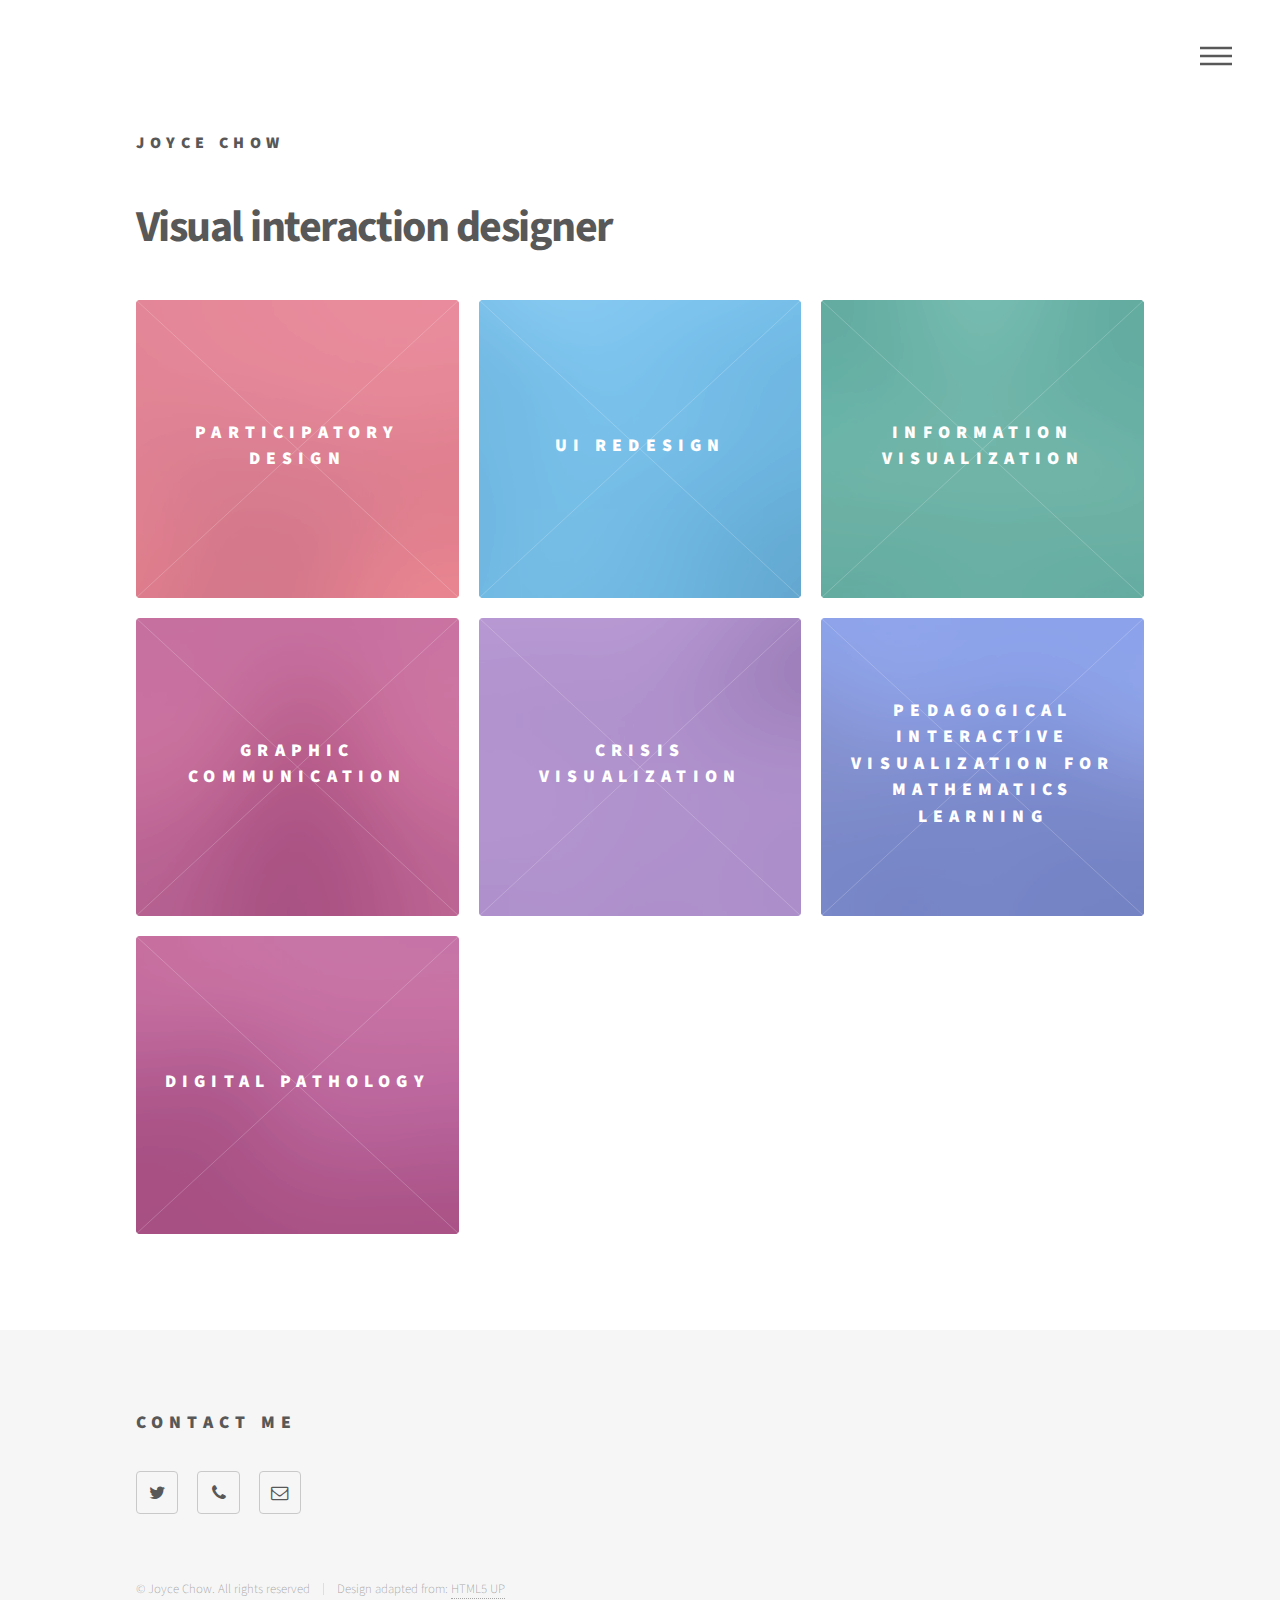
==== index.html @ 271e4934 "uploaded" ====
<!DOCTYPE HTML>
<!--Adapted and modifed by Joyce Chow 2016
	Phantom by HTML5 UP
	html5up.net | @ajlkn
	Free for personal and commercial use under the CCA 3.0 license (html5up.net/license)
-->
<html>
	<head>
		<title>Joyce Chow Interaction Designer</title>
		<meta charset="utf-8" />
		<meta name="viewport" content="width=device-width, initial-scale=1" />
		<!--[if lte IE 8]><script src="assets/js/ie/html5shiv.js"></script><![endif]-->
		<link rel="stylesheet" href="assets/css/main.css" />
		<!--[if lte IE 9]><link rel="stylesheet" href="assets/css/ie9.css" /><![endif]-->
		<!--[if lte IE 8]><link rel="stylesheet" href="assets/css/ie8.css" /><![endif]-->
	</head>
	<body>
		<!-- Wrapper -->
			<div id="wrapper">

				<!-- Header -->
					<header id="header">
						<div class="inner">

							<!-- Logo -->
								<a href="index.html" class="logo">
									<span class="title">Joyce Chow</span>
								</a>

							<!-- Nav -->
								<nav>
									<ul>
										<li><a href="#menu">Menu</a></li>
									</ul>
								</nav>

						</div>
					</header>

				<!-- Menu -->
					<nav id="menu">
						<h2>Menu</h2>
						<ul>
							<li><a href="index.html">Home</a></li>
							<li><a href="generic.html">Ipsum veroeros</a></li>
							<li><a href="generic.html">Tempus etiam</a></li>
							<li><a href="generic.html">Consequat dolor</a></li>
							<li><a href="elements.html">Elements</a></li>
						</ul>
					</nav>

				<!-- Main -->
					<div id="main">
						<div class="inner">
							<header>
								<h1>Visual interaction designer</h1>
							</header>

	<section class="tiles">
	<article class="style1">
	<span class="image">
	<img src="images/pic01.jpg" alt="" />
	</span>
	<a href="generic.html">
	<h2>Participatory design</h2>
	<div class="content">
	<p>August 2016 interactive exhibition at the Participatory Design Conference in Aarhus Denmark</p>
	</div>
	</a>
	</article>

	<article class="style2">
	<span class="image">
	<img src="images/pic02.jpg" alt="" />
	</span>
	<a href="generic.html">
	<h2>UI Redesign</h2>
	<div class="content">
	<p>Redesign of UI</p>
	</div>
	</a>
	</article>

	<article class="style3">
	<span class="image">
	<img src="images/pic03.jpg" alt="" />
	</span>
	<a href="generic.html">
	<h2>Information Visualization</h2>
	<div class="content">
	<p>What does it mean?</p>
	</div>
	</a>
	</article>

	<article class="style4">
	<span class="image">
	<img src="images/pic04.jpg" alt="" />
	</span>
	<a href="generic.html">
	<h2>Graphic communication</h2>
	<div class="content">
	<p>Summer course at University of Arts in London</p>
	</div>
	</a>
	</article>

	<article class="style5">
	<span class="image">
	<img src="images/pic05.jpg" alt="" />
	</span>
	<a href="generic.html">
	<h2>Crisis visualization</h2>
	<div class="content">
	<p>Summer course at University of Arts in London</p>
	</div>
	</a>
	</article>

	<article class="style6">
	<span class="image">
	<img src="images/pic06.jpg" alt="" />
	</span>
	<a href="generic.html">
	<h2>Pedagogical Interactive Visualization for Mathematics Learning</h2>
	<div class="content">
	<p>Vinnova project</p>
	</div>
	</a>
	</article>


	<article class="style4">
	<span class="image">
	<img src="images/pic12.jpg" alt="" />
	</span>
	<a href="generic.html">
	<h2>Digital Pathology</h2>
	<div class="content">
	<p>Sed nisl arcu euismod sit amet nisi lorem etiam dolor veroeros et feugiat.</p>
	</div>
	</a>
	</article>							
								
	</section>
	</div>
</div>

				<!-- Footer -->
					<footer id="footer">
						<div class="inner">

							<section>
								<h2>Contact me</h2>
								<ul class="icons">
									<li><a href="#" class="icon style2 fa-twitter"><span class="label">Twitter</span></a></li>

									<li><a href="#" class="icon style2 fa-phone"><span class="label">Phone</span></a></li>
									
									<li><a href="#" class="icon style2 fa-envelope-o"><span class="label">Email</span></a></li>
								</ul>
							</section>
							<ul class="copyright">
								<li>&copy; Joyce Chow. All rights reserved</li><li>Design adapted from: <a href="http://html5up.net">HTML5 UP</a></li>
							</ul>
						</div>
					</footer>

			</div>

		<!-- Scripts -->
			<script src="assets/js/jquery.min.js"></script>
			<script src="assets/js/skel.min.js"></script>
			<script src="assets/js/util.js"></script>
			<!--[if lte IE 8]><script src="assets/js/ie/respond.min.js"></script><![endif]-->
			<script src="assets/js/main.js"></script>

	</body>
</html>
---- assets/css/main.css ----
@import url(font-awesome.min.css);
@import url("http://fonts.googleapis.com/css?family=Source+Sans+Pro:300,700,900");

/*
	Phantom by HTML5 UP
	html5up.net | @ajlkn
	Free for personal and commercial use under the CCA 3.0 license (html5up.net/license)
*/

/* Reset */

	html, body, div, span, applet, object, iframe, h1, h2, h3, h4, h5, h6, p, blockquote, pre, a, abbr, acronym, address, big, cite, code, del, dfn, em, img, ins, kbd, q, s, samp, small, strike, strong, sub, sup, tt, var, b, u, i, center, dl, dt, dd, ol, ul, li, fieldset, form, label, legend, table, caption, tbody, tfoot, thead, tr, th, td, article, aside, canvas, details, embed, figure, figcaption, footer, header, hgroup, menu, nav, output, ruby, section, summary, time, mark, audio, video {
		margin: 0;
		padding: 0;
		border: 0;
		font-size: 100%;
		font: inherit;
		vertical-align: baseline;
	}

	article, aside, details, figcaption, figure, footer, header, hgroup, menu, nav, section {
		display: block;
	}

	body {
		line-height: 1;
	}

	ol, ul {
		list-style: none;
	}

	blockquote, q {
		quotes: none;
	}

	blockquote:before, blockquote:after, q:before, q:after {
		content: '';
		content: none;
	}

	table {
		border-collapse: collapse;
		border-spacing: 0;
	}

	body {
		-webkit-text-size-adjust: none;
	}

/* Box Model */

	*, *:before, *:after {
		-moz-box-sizing: border-box;
		-webkit-box-sizing: border-box;
		box-sizing: border-box;
	}

/* Grid */

	.row {
		border-bottom: solid 1px transparent;
		-moz-box-sizing: border-box;
		-webkit-box-sizing: border-box;
		box-sizing: border-box;
	}

	.row > * {
		float: left;
		-moz-box-sizing: border-box;
		-webkit-box-sizing: border-box;
		box-sizing: border-box;
	}

	.row:after, .row:before {
		content: '';
		display: block;
		clear: both;
		height: 0;
	}

	.row.uniform > * > :first-child {
		margin-top: 0;
	}

	.row.uniform > * > :last-child {
		margin-bottom: 0;
	}

	.row.\30 \25 > * {
		padding: 0 0 0 0em;
	}

	.row.\30 \25 {
		margin: 0 0 -1px 0em;
	}

	.row.uniform.\30 \25 > * {
		padding: 0em 0 0 0em;
	}

	.row.uniform.\30 \25 {
		margin: 0em 0 -1px 0em;
	}

	.row > * {
		padding: 0 0 0 2em;
	}

	.row {
		margin: 0 0 -1px -2em;
	}

	.row.uniform > * {
		padding: 2em 0 0 2em;
	}

	.row.uniform {
		margin: -2em 0 -1px -2em;
	}

	.row.\32 00\25 > * {
		padding: 0 0 0 4em;
	}

	.row.\32 00\25 {
		margin: 0 0 -1px -4em;
	}

	.row.uniform.\32 00\25 > * {
		padding: 4em 0 0 4em;
	}

	.row.uniform.\32 00\25 {
		margin: -4em 0 -1px -4em;
	}

	.row.\31 50\25 > * {
		padding: 0 0 0 3em;
	}

	.row.\31 50\25 {
		margin: 0 0 -1px -3em;
	}

	.row.uniform.\31 50\25 > * {
		padding: 3em 0 0 3em;
	}

	.row.uniform.\31 50\25 {
		margin: -3em 0 -1px -3em;
	}

	.row.\35 0\25 > * {
		padding: 0 0 0 1em;
	}

	.row.\35 0\25 {
		margin: 0 0 -1px -1em;
	}

	.row.uniform.\35 0\25 > * {
		padding: 1em 0 0 1em;
	}

	.row.uniform.\35 0\25 {
		margin: -1em 0 -1px -1em;
	}

	.row.\32 5\25 > * {
		padding: 0 0 0 0.5em;
	}

	.row.\32 5\25 {
		margin: 0 0 -1px -0.5em;
	}

	.row.uniform.\32 5\25 > * {
		padding: 0.5em 0 0 0.5em;
	}

	.row.uniform.\32 5\25 {
		margin: -0.5em 0 -1px -0.5em;
	}

	.\31 2u, .\31 2u\24 {
		width: 100%;
		clear: none;
		margin-left: 0;
	}

	.\31 1u, .\31 1u\24 {
		width: 91.6666666667%;
		clear: none;
		margin-left: 0;
	}

	.\31 0u, .\31 0u\24 {
		width: 83.3333333333%;
		clear: none;
		margin-left: 0;
	}

	.\39 u, .\39 u\24 {
		width: 75%;
		clear: none;
		margin-left: 0;
	}

	.\38 u, .\38 u\24 {
		width: 66.6666666667%;
		clear: none;
		margin-left: 0;
	}

	.\37 u, .\37 u\24 {
		width: 58.3333333333%;
		clear: none;
		margin-left: 0;
	}

	.\36 u, .\36 u\24 {
		width: 50%;
		clear: none;
		margin-left: 0;
	}

	.\35 u, .\35 u\24 {
		width: 41.6666666667%;
		clear: none;
		margin-left: 0;
	}

	.\34 u, .\34 u\24 {
		width: 33.3333333333%;
		clear: none;
		margin-left: 0;
	}

	.\33 u, .\33 u\24 {
		width: 25%;
		clear: none;
		margin-left: 0;
	}

	.\32 u, .\32 u\24 {
		width: 16.6666666667%;
		clear: none;
		margin-left: 0;
	}

	.\31 u, .\31 u\24 {
		width: 8.3333333333%;
		clear: none;
		margin-left: 0;
	}

	.\31 2u\24 + *,
	.\31 1u\24 + *,
	.\31 0u\24 + *,
	.\39 u\24 + *,
	.\38 u\24 + *,
	.\37 u\24 + *,
	.\36 u\24 + *,
	.\35 u\24 + *,
	.\34 u\24 + *,
	.\33 u\24 + *,
	.\32 u\24 + *,
	.\31 u\24 + * {
		clear: left;
	}

	.\-11u {
		margin-left: 91.66667%;
	}

	.\-10u {
		margin-left: 83.33333%;
	}

	.\-9u {
		margin-left: 75%;
	}

	.\-8u {
		margin-left: 66.66667%;
	}

	.\-7u {
		margin-left: 58.33333%;
	}

	.\-6u {
		margin-left: 50%;
	}

	.\-5u {
		margin-left: 41.66667%;
	}

	.\-4u {
		margin-left: 33.33333%;
	}

	.\-3u {
		margin-left: 25%;
	}

	.\-2u {
		margin-left: 16.66667%;
	}

	.\-1u {
		margin-left: 8.33333%;
	}

	@media screen and (max-width: 1680px) {

		.row > * {
			padding: 0 0 0 2em;
		}

		.row {
			margin: 0 0 -1px -2em;
		}

		.row.uniform > * {
			padding: 2em 0 0 2em;
		}

		.row.uniform {
			margin: -2em 0 -1px -2em;
		}

		.row.\32 00\25 > * {
			padding: 0 0 0 4em;
		}

		.row.\32 00\25 {
			margin: 0 0 -1px -4em;
		}

		.row.uniform.\32 00\25 > * {
			padding: 4em 0 0 4em;
		}

		.row.uniform.\32 00\25 {
			margin: -4em 0 -1px -4em;
		}

		.row.\31 50\25 > * {
			padding: 0 0 0 3em;
		}

		.row.\31 50\25 {
			margin: 0 0 -1px -3em;
		}

		.row.uniform.\31 50\25 > * {
			padding: 3em 0 0 3em;
		}

		.row.uniform.\31 50\25 {
			margin: -3em 0 -1px -3em;
		}

		.row.\35 0\25 > * {
			padding: 0 0 0 1em;
		}

		.row.\35 0\25 {
			margin: 0 0 -1px -1em;
		}

		.row.uniform.\35 0\25 > * {
			padding: 1em 0 0 1em;
		}

		.row.uniform.\35 0\25 {
			margin: -1em 0 -1px -1em;
		}

		.row.\32 5\25 > * {
			padding: 0 0 0 0.5em;
		}

		.row.\32 5\25 {
			margin: 0 0 -1px -0.5em;
		}

		.row.uniform.\32 5\25 > * {
			padding: 0.5em 0 0 0.5em;
		}

		.row.uniform.\32 5\25 {
			margin: -0.5em 0 -1px -0.5em;
		}

		.\31 2u\28xlarge\29, .\31 2u\24\28xlarge\29 {
			width: 100%;
			clear: none;
			margin-left: 0;
		}

		.\31 1u\28xlarge\29, .\31 1u\24\28xlarge\29 {
			width: 91.6666666667%;
			clear: none;
			margin-left: 0;
		}

		.\31 0u\28xlarge\29, .\31 0u\24\28xlarge\29 {
			width: 83.3333333333%;
			clear: none;
			margin-left: 0;
		}

		.\39 u\28xlarge\29, .\39 u\24\28xlarge\29 {
			width: 75%;
			clear: none;
			margin-left: 0;
		}

		.\38 u\28xlarge\29, .\38 u\24\28xlarge\29 {
			width: 66.6666666667%;
			clear: none;
			margin-left: 0;
		}

		.\37 u\28xlarge\29, .\37 u\24\28xlarge\29 {
			width: 58.3333333333%;
			clear: none;
			margin-left: 0;
		}

		.\36 u\28xlarge\29, .\36 u\24\28xlarge\29 {
			width: 50%;
			clear: none;
			margin-left: 0;
		}

		.\35 u\28xlarge\29, .\35 u\24\28xlarge\29 {
			width: 41.6666666667%;
			clear: none;
			margin-left: 0;
		}

		.\34 u\28xlarge\29, .\34 u\24\28xlarge\29 {
			width: 33.3333333333%;
			clear: none;
			margin-left: 0;
		}

		.\33 u\28xlarge\29, .\33 u\24\28xlarge\29 {
			width: 25%;
			clear: none;
			margin-left: 0;
		}

		.\32 u\28xlarge\29, .\32 u\24\28xlarge\29 {
			width: 16.6666666667%;
			clear: none;
			margin-left: 0;
		}

		.\31 u\28xlarge\29, .\31 u\24\28xlarge\29 {
			width: 8.3333333333%;
			clear: none;
			margin-left: 0;
		}

		.\31 2u\24\28xlarge\29 + *,
		.\31 1u\24\28xlarge\29 + *,
		.\31 0u\24\28xlarge\29 + *,
		.\39 u\24\28xlarge\29 + *,
		.\38 u\24\28xlarge\29 + *,
		.\37 u\24\28xlarge\29 + *,
		.\36 u\24\28xlarge\29 + *,
		.\35 u\24\28xlarge\29 + *,
		.\34 u\24\28xlarge\29 + *,
		.\33 u\24\28xlarge\29 + *,
		.\32 u\24\28xlarge\29 + *,
		.\31 u\24\28xlarge\29 + * {
			clear: left;
		}

		.\-11u\28xlarge\29 {
			margin-left: 91.66667%;
		}

		.\-10u\28xlarge\29 {
			margin-left: 83.33333%;
		}

		.\-9u\28xlarge\29 {
			margin-left: 75%;
		}

		.\-8u\28xlarge\29 {
			margin-left: 66.66667%;
		}

		.\-7u\28xlarge\29 {
			margin-left: 58.33333%;
		}

		.\-6u\28xlarge\29 {
			margin-left: 50%;
		}

		.\-5u\28xlarge\29 {
			margin-left: 41.66667%;
		}

		.\-4u\28xlarge\29 {
			margin-left: 33.33333%;
		}

		.\-3u\28xlarge\29 {
			margin-left: 25%;
		}

		.\-2u\28xlarge\29 {
			margin-left: 16.66667%;
		}

		.\-1u\28xlarge\29 {
			margin-left: 8.33333%;
		}

	}

	@media screen and (max-width: 1280px) {

		.row > * {
			padding: 0 0 0 2em;
		}

		.row {
			margin: 0 0 -1px -2em;
		}

		.row.uniform > * {
			padding: 2em 0 0 2em;
		}

		.row.uniform {
			margin: -2em 0 -1px -2em;
		}

		.row.\32 00\25 > * {
			padding: 0 0 0 4em;
		}

		.row.\32 00\25 {
			margin: 0 0 -1px -4em;
		}

		.row.uniform.\32 00\25 > * {
			padding: 4em 0 0 4em;
		}

		.row.uniform.\32 00\25 {
			margin: -4em 0 -1px -4em;
		}

		.row.\31 50\25 > * {
			padding: 0 0 0 3em;
		}

		.row.\31 50\25 {
			margin: 0 0 -1px -3em;
		}

		.row.uniform.\31 50\25 > * {
			padding: 3em 0 0 3em;
		}

		.row.uniform.\31 50\25 {
			margin: -3em 0 -1px -3em;
		}

		.row.\35 0\25 > * {
			padding: 0 0 0 1em;
		}

		.row.\35 0\25 {
			margin: 0 0 -1px -1em;
		}

		.row.uniform.\35 0\25 > * {
			padding: 1em 0 0 1em;
		}

		.row.uniform.\35 0\25 {
			margin: -1em 0 -1px -1em;
		}

		.row.\32 5\25 > * {
			padding: 0 0 0 0.5em;
		}

		.row.\32 5\25 {
			margin: 0 0 -1px -0.5em;
		}

		.row.uniform.\32 5\25 > * {
			padding: 0.5em 0 0 0.5em;
		}

		.row.uniform.\32 5\25 {
			margin: -0.5em 0 -1px -0.5em;
		}

		.\31 2u\28large\29, .\31 2u\24\28large\29 {
			width: 100%;
			clear: none;
			margin-left: 0;
		}

		.\31 1u\28large\29, .\31 1u\24\28large\29 {
			width: 91.6666666667%;
			clear: none;
			margin-left: 0;
		}

		.\31 0u\28large\29, .\31 0u\24\28large\29 {
			width: 83.3333333333%;
			clear: none;
			margin-left: 0;
		}

		.\39 u\28large\29, .\39 u\24\28large\29 {
			width: 75%;
			clear: none;
			margin-left: 0;
		}

		.\38 u\28large\29, .\38 u\24\28large\29 {
			width: 66.6666666667%;
			clear: none;
			margin-left: 0;
		}

		.\37 u\28large\29, .\37 u\24\28large\29 {
			width: 58.3333333333%;
			clear: none;
			margin-left: 0;
		}

		.\36 u\28large\29, .\36 u\24\28large\29 {
			width: 50%;
			clear: none;
			margin-left: 0;
		}

		.\35 u\28large\29, .\35 u\24\28large\29 {
			width: 41.6666666667%;
			clear: none;
			margin-left: 0;
		}

		.\34 u\28large\29, .\34 u\24\28large\29 {
			width: 33.3333333333%;
			clear: none;
			margin-left: 0;
		}

		.\33 u\28large\29, .\33 u\24\28large\29 {
			width: 25%;
			clear: none;
			margin-left: 0;
		}

		.\32 u\28large\29, .\32 u\24\28large\29 {
			width: 16.6666666667%;
			clear: none;
			margin-left: 0;
		}

		.\31 u\28large\29, .\31 u\24\28large\29 {
			width: 8.3333333333%;
			clear: none;
			margin-left: 0;
		}

		.\31 2u\24\28large\29 + *,
		.\31 1u\24\28large\29 + *,
		.\31 0u\24\28large\29 + *,
		.\39 u\24\28large\29 + *,
		.\38 u\24\28large\29 + *,
		.\37 u\24\28large\29 + *,
		.\36 u\24\28large\29 + *,
		.\35 u\24\28large\29 + *,
		.\34 u\24\28large\29 + *,
		.\33 u\24\28large\29 + *,
		.\32 u\24\28large\29 + *,
		.\31 u\24\28large\29 + * {
			clear: left;
		}

		.\-11u\28large\29 {
			margin-left: 91.66667%;
		}

		.\-10u\28large\29 {
			margin-left: 83.33333%;
		}

		.\-9u\28large\29 {
			margin-left: 75%;
		}

		.\-8u\28large\29 {
			margin-left: 66.66667%;
		}

		.\-7u\28large\29 {
			margin-left: 58.33333%;
		}

		.\-6u\28large\29 {
			margin-left: 50%;
		}

		.\-5u\28large\29 {
			margin-left: 41.66667%;
		}

		.\-4u\28large\29 {
			margin-left: 33.33333%;
		}

		.\-3u\28large\29 {
			margin-left: 25%;
		}

		.\-2u\28large\29 {
			margin-left: 16.66667%;
		}

		.\-1u\28large\29 {
			margin-left: 8.33333%;
		}

	}

	@media screen and (max-width: 980px) {

		.row > * {
			padding: 0 0 0 1.5em;
		}

		.row {
			margin: 0 0 -1px -1.5em;
		}

		.row.uniform > * {
			padding: 1.5em 0 0 1.5em;
		}

		.row.uniform {
			margin: -1.5em 0 -1px -1.5em;
		}

		.row.\32 00\25 > * {
			padding: 0 0 0 3em;
		}

		.row.\32 00\25 {
			margin: 0 0 -1px -3em;
		}

		.row.uniform.\32 00\25 > * {
			padding: 3em 0 0 3em;
		}

		.row.uniform.\32 00\25 {
			margin: -3em 0 -1px -3em;
		}

		.row.\31 50\25 > * {
			padding: 0 0 0 2.25em;
		}

		.row.\31 50\25 {
			margin: 0 0 -1px -2.25em;
		}

		.row.uniform.\31 50\25 > * {
			padding: 2.25em 0 0 2.25em;
		}

		.row.uniform.\31 50\25 {
			margin: -2.25em 0 -1px -2.25em;
		}

		.row.\35 0\25 > * {
			padding: 0 0 0 0.75em;
		}

		.row.\35 0\25 {
			margin: 0 0 -1px -0.75em;
		}

		.row.uniform.\35 0\25 > * {
			padding: 0.75em 0 0 0.75em;
		}

		.row.uniform.\35 0\25 {
			margin: -0.75em 0 -1px -0.75em;
		}

		.row.\32 5\25 > * {
			padding: 0 0 0 0.375em;
		}

		.row.\32 5\25 {
			margin: 0 0 -1px -0.375em;
		}

		.row.uniform.\32 5\25 > * {
			padding: 0.375em 0 0 0.375em;
		}

		.row.uniform.\32 5\25 {
			margin: -0.375em 0 -1px -0.375em;
		}

		.\31 2u\28medium\29, .\31 2u\24\28medium\29 {
			width: 100%;
			clear: none;
			margin-left: 0;
		}

		.\31 1u\28medium\29, .\31 1u\24\28medium\29 {
			width: 91.6666666667%;
			clear: none;
			margin-left: 0;
		}

		.\31 0u\28medium\29, .\31 0u\24\28medium\29 {
			width: 83.3333333333%;
			clear: none;
			margin-left: 0;
		}

		.\39 u\28medium\29, .\39 u\24\28medium\29 {
			width: 75%;
			clear: none;
			margin-left: 0;
		}

		.\38 u\28medium\29, .\38 u\24\28medium\29 {
			width: 66.6666666667%;
			clear: none;
			margin-left: 0;
		}

		.\37 u\28medium\29, .\37 u\24\28medium\29 {
			width: 58.3333333333%;
			clear: none;
			margin-left: 0;
		}

		.\36 u\28medium\29, .\36 u\24\28medium\29 {
			width: 50%;
			clear: none;
			margin-left: 0;
		}

		.\35 u\28medium\29, .\35 u\24\28medium\29 {
			width: 41.6666666667%;
			clear: none;
			margin-left: 0;
		}

		.\34 u\28medium\29, .\34 u\24\28medium\29 {
			width: 33.3333333333%;
			clear: none;
			margin-left: 0;
		}

		.\33 u\28medium\29, .\33 u\24\28medium\29 {
			width: 25%;
			clear: none;
			margin-left: 0;
		}

		.\32 u\28medium\29, .\32 u\24\28medium\29 {
			width: 16.6666666667%;
			clear: none;
			margin-left: 0;
		}

		.\31 u\28medium\29, .\31 u\24\28medium\29 {
			width: 8.3333333333%;
			clear: none;
			margin-left: 0;
		}

		.\31 2u\24\28medium\29 + *,
		.\31 1u\24\28medium\29 + *,
		.\31 0u\24\28medium\29 + *,
		.\39 u\24\28medium\29 + *,
		.\38 u\24\28medium\29 + *,
		.\37 u\24\28medium\29 + *,
		.\36 u\24\28medium\29 + *,
		.\35 u\24\28medium\29 + *,
		.\34 u\24\28medium\29 + *,
		.\33 u\24\28medium\29 + *,
		.\32 u\24\28medium\29 + *,
		.\31 u\24\28medium\29 + * {
			clear: left;
		}

		.\-11u\28medium\29 {
			margin-left: 91.66667%;
		}

		.\-10u\28medium\29 {
			margin-left: 83.33333%;
		}

		.\-9u\28medium\29 {
			margin-left: 75%;
		}

		.\-8u\28medium\29 {
			margin-left: 66.66667%;
		}

		.\-7u\28medium\29 {
			margin-left: 58.33333%;
		}

		.\-6u\28medium\29 {
			margin-left: 50%;
		}

		.\-5u\28medium\29 {
			margin-left: 41.66667%;
		}

		.\-4u\28medium\29 {
			margin-left: 33.33333%;
		}

		.\-3u\28medium\29 {
			margin-left: 25%;
		}

		.\-2u\28medium\29 {
			margin-left: 16.66667%;
		}

		.\-1u\28medium\29 {
			margin-left: 8.33333%;
		}

	}

	@media screen and (max-width: 736px) {

		.row > * {
			padding: 0 0 0 1em;
		}

		.row {
			margin: 0 0 -1px -1em;
		}

		.row.uniform > * {
			padding: 1em 0 0 1em;
		}

		.row.uniform {
			margin: -1em 0 -1px -1em;
		}

		.row.\32 00\25 > * {
			padding: 0 0 0 2em;
		}

		.row.\32 00\25 {
			margin: 0 0 -1px -2em;
		}

		.row.uniform.\32 00\25 > * {
			padding: 2em 0 0 2em;
		}

		.row.uniform.\32 00\25 {
			margin: -2em 0 -1px -2em;
		}

		.row.\31 50\25 > * {
			padding: 0 0 0 1.5em;
		}

		.row.\31 50\25 {
			margin: 0 0 -1px -1.5em;
		}

		.row.uniform.\31 50\25 > * {
			padding: 1.5em 0 0 1.5em;
		}

		.row.uniform.\31 50\25 {
			margin: -1.5em 0 -1px -1.5em;
		}

		.row.\35 0\25 > * {
			padding: 0 0 0 0.5em;
		}

		.row.\35 0\25 {
			margin: 0 0 -1px -0.5em;
		}

		.row.uniform.\35 0\25 > * {
			padding: 0.5em 0 0 0.5em;
		}

		.row.uniform.\35 0\25 {
			margin: -0.5em 0 -1px -0.5em;
		}

		.row.\32 5\25 > * {
			padding: 0 0 0 0.25em;
		}

		.row.\32 5\25 {
			margin: 0 0 -1px -0.25em;
		}

		.row.uniform.\32 5\25 > * {
			padding: 0.25em 0 0 0.25em;
		}

		.row.uniform.\32 5\25 {
			margin: -0.25em 0 -1px -0.25em;
		}

		.\31 2u\28small\29, .\31 2u\24\28small\29 {
			width: 100%;
			clear: none;
			margin-left: 0;
		}

		.\31 1u\28small\29, .\31 1u\24\28small\29 {
			width: 91.6666666667%;
			clear: none;
			margin-left: 0;
		}

		.\31 0u\28small\29, .\31 0u\24\28small\29 {
			width: 83.3333333333%;
			clear: none;
			margin-left: 0;
		}

		.\39 u\28small\29, .\39 u\24\28small\29 {
			width: 75%;
			clear: none;
			margin-left: 0;
		}

		.\38 u\28small\29, .\38 u\24\28small\29 {
			width: 66.6666666667%;
			clear: none;
			margin-left: 0;
		}

		.\37 u\28small\29, .\37 u\24\28small\29 {
			width: 58.3333333333%;
			clear: none;
			margin-left: 0;
		}

		.\36 u\28small\29, .\36 u\24\28small\29 {
			width: 50%;
			clear: none;
			margin-left: 0;
		}

		.\35 u\28small\29, .\35 u\24\28small\29 {
			width: 41.6666666667%;
			clear: none;
			margin-left: 0;
		}

		.\34 u\28small\29, .\34 u\24\28small\29 {
			width: 33.3333333333%;
			clear: none;
			margin-left: 0;
		}

		.\33 u\28small\29, .\33 u\24\28small\29 {
			width: 25%;
			clear: none;
			margin-left: 0;
		}

		.\32 u\28small\29, .\32 u\24\28small\29 {
			width: 16.6666666667%;
			clear: none;
			margin-left: 0;
		}

		.\31 u\28small\29, .\31 u\24\28small\29 {
			width: 8.3333333333%;
			clear: none;
			margin-left: 0;
		}

		.\31 2u\24\28small\29 + *,
		.\31 1u\24\28small\29 + *,
		.\31 0u\24\28small\29 + *,
		.\39 u\24\28small\29 + *,
		.\38 u\24\28small\29 + *,
		.\37 u\24\28small\29 + *,
		.\36 u\24\28small\29 + *,
		.\35 u\24\28small\29 + *,
		.\34 u\24\28small\29 + *,
		.\33 u\24\28small\29 + *,
		.\32 u\24\28small\29 + *,
		.\31 u\24\28small\29 + * {
			clear: left;
		}

		.\-11u\28small\29 {
			margin-left: 91.66667%;
		}

		.\-10u\28small\29 {
			margin-left: 83.33333%;
		}

		.\-9u\28small\29 {
			margin-left: 75%;
		}

		.\-8u\28small\29 {
			margin-left: 66.66667%;
		}

		.\-7u\28small\29 {
			margin-left: 58.33333%;
		}

		.\-6u\28small\29 {
			margin-left: 50%;
		}

		.\-5u\28small\29 {
			margin-left: 41.66667%;
		}

		.\-4u\28small\29 {
			margin-left: 33.33333%;
		}

		.\-3u\28small\29 {
			margin-left: 25%;
		}

		.\-2u\28small\29 {
			margin-left: 16.66667%;
		}

		.\-1u\28small\29 {
			margin-left: 8.33333%;
		}

	}

	@media screen and (max-width: 480px) {

		.row > * {
			padding: 0 0 0 1em;
		}

		.row {
			margin: 0 0 -1px -1em;
		}

		.row.uniform > * {
			padding: 1em 0 0 1em;
		}

		.row.uniform {
			margin: -1em 0 -1px -1em;
		}

		.row.\32 00\25 > * {
			padding: 0 0 0 2em;
		}

		.row.\32 00\25 {
			margin: 0 0 -1px -2em;
		}

		.row.uniform.\32 00\25 > * {
			padding: 2em 0 0 2em;
		}

		.row.uniform.\32 00\25 {
			margin: -2em 0 -1px -2em;
		}

		.row.\31 50\25 > * {
			padding: 0 0 0 1.5em;
		}

		.row.\31 50\25 {
			margin: 0 0 -1px -1.5em;
		}

		.row.uniform.\31 50\25 > * {
			padding: 1.5em 0 0 1.5em;
		}

		.row.uniform.\31 50\25 {
			margin: -1.5em 0 -1px -1.5em;
		}

		.row.\35 0\25 > * {
			padding: 0 0 0 0.5em;
		}

		.row.\35 0\25 {
			margin: 0 0 -1px -0.5em;
		}

		.row.uniform.\35 0\25 > * {
			padding: 0.5em 0 0 0.5em;
		}

		.row.uniform.\35 0\25 {
			margin: -0.5em 0 -1px -0.5em;
		}

		.row.\32 5\25 > * {
			padding: 0 0 0 0.25em;
		}

		.row.\32 5\25 {
			margin: 0 0 -1px -0.25em;
		}

		.row.uniform.\32 5\25 > * {
			padding: 0.25em 0 0 0.25em;
		}

		.row.uniform.\32 5\25 {
			margin: -0.25em 0 -1px -0.25em;
		}

		.\31 2u\28xsmall\29, .\31 2u\24\28xsmall\29 {
			width: 100%;
			clear: none;
			margin-left: 0;
		}

		.\31 1u\28xsmall\29, .\31 1u\24\28xsmall\29 {
			width: 91.6666666667%;
			clear: none;
			margin-left: 0;
		}

		.\31 0u\28xsmall\29, .\31 0u\24\28xsmall\29 {
			width: 83.3333333333%;
			clear: none;
			margin-left: 0;
		}

		.\39 u\28xsmall\29, .\39 u\24\28xsmall\29 {
			width: 75%;
			clear: none;
			margin-left: 0;
		}

		.\38 u\28xsmall\29, .\38 u\24\28xsmall\29 {
			width: 66.6666666667%;
			clear: none;
			margin-left: 0;
		}

		.\37 u\28xsmall\29, .\37 u\24\28xsmall\29 {
			width: 58.3333333333%;
			clear: none;
			margin-left: 0;
		}

		.\36 u\28xsmall\29, .\36 u\24\28xsmall\29 {
			width: 50%;
			clear: none;
			margin-left: 0;
		}

		.\35 u\28xsmall\29, .\35 u\24\28xsmall\29 {
			width: 41.6666666667%;
			clear: none;
			margin-left: 0;
		}

		.\34 u\28xsmall\29, .\34 u\24\28xsmall\29 {
			width: 33.3333333333%;
			clear: none;
			margin-left: 0;
		}

		.\33 u\28xsmall\29, .\33 u\24\28xsmall\29 {
			width: 25%;
			clear: none;
			margin-left: 0;
		}

		.\32 u\28xsmall\29, .\32 u\24\28xsmall\29 {
			width: 16.6666666667%;
			clear: none;
			margin-left: 0;
		}

		.\31 u\28xsmall\29, .\31 u\24\28xsmall\29 {
			width: 8.3333333333%;
			clear: none;
			margin-left: 0;
		}

		.\31 2u\24\28xsmall\29 + *,
		.\31 1u\24\28xsmall\29 + *,
		.\31 0u\24\28xsmall\29 + *,
		.\39 u\24\28xsmall\29 + *,
		.\38 u\24\28xsmall\29 + *,
		.\37 u\24\28xsmall\29 + *,
		.\36 u\24\28xsmall\29 + *,
		.\35 u\24\28xsmall\29 + *,
		.\34 u\24\28xsmall\29 + *,
		.\33 u\24\28xsmall\29 + *,
		.\32 u\24\28xsmall\29 + *,
		.\31 u\24\28xsmall\29 + * {
			clear: left;
		}

		.\-11u\28xsmall\29 {
			margin-left: 91.66667%;
		}

		.\-10u\28xsmall\29 {
			margin-left: 83.33333%;
		}

		.\-9u\28xsmall\29 {
			margin-left: 75%;
		}

		.\-8u\28xsmall\29 {
			margin-left: 66.66667%;
		}

		.\-7u\28xsmall\29 {
			margin-left: 58.33333%;
		}

		.\-6u\28xsmall\29 {
			margin-left: 50%;
		}

		.\-5u\28xsmall\29 {
			margin-left: 41.66667%;
		}

		.\-4u\28xsmall\29 {
			margin-left: 33.33333%;
		}

		.\-3u\28xsmall\29 {
			margin-left: 25%;
		}

		.\-2u\28xsmall\29 {
			margin-left: 16.66667%;
		}

		.\-1u\28xsmall\29 {
			margin-left: 8.33333%;
		}

	}

	@media screen and (max-width: 360px) {

		.row > * {
			padding: 0 0 0 1em;
		}

		.row {
			margin: 0 0 -1px -1em;
		}

		.row.uniform > * {
			padding: 1em 0 0 1em;
		}

		.row.uniform {
			margin: -1em 0 -1px -1em;
		}

		.row.\32 00\25 > * {
			padding: 0 0 0 2em;
		}

		.row.\32 00\25 {
			margin: 0 0 -1px -2em;
		}

		.row.uniform.\32 00\25 > * {
			padding: 2em 0 0 2em;
		}

		.row.uniform.\32 00\25 {
			margin: -2em 0 -1px -2em;
		}

		.row.\31 50\25 > * {
			padding: 0 0 0 1.5em;
		}

		.row.\31 50\25 {
			margin: 0 0 -1px -1.5em;
		}

		.row.uniform.\31 50\25 > * {
			padding: 1.5em 0 0 1.5em;
		}

		.row.uniform.\31 50\25 {
			margin: -1.5em 0 -1px -1.5em;
		}

		.row.\35 0\25 > * {
			padding: 0 0 0 0.5em;
		}

		.row.\35 0\25 {
			margin: 0 0 -1px -0.5em;
		}

		.row.uniform.\35 0\25 > * {
			padding: 0.5em 0 0 0.5em;
		}

		.row.uniform.\35 0\25 {
			margin: -0.5em 0 -1px -0.5em;
		}

		.row.\32 5\25 > * {
			padding: 0 0 0 0.25em;
		}

		.row.\32 5\25 {
			margin: 0 0 -1px -0.25em;
		}

		.row.uniform.\32 5\25 > * {
			padding: 0.25em 0 0 0.25em;
		}

		.row.uniform.\32 5\25 {
			margin: -0.25em 0 -1px -0.25em;
		}

		.\31 2u\28xxsmall\29, .\31 2u\24\28xxsmall\29 {
			width: 100%;
			clear: none;
			margin-left: 0;
		}

		.\31 1u\28xxsmall\29, .\31 1u\24\28xxsmall\29 {
			width: 91.6666666667%;
			clear: none;
			margin-left: 0;
		}

		.\31 0u\28xxsmall\29, .\31 0u\24\28xxsmall\29 {
			width: 83.3333333333%;
			clear: none;
			margin-left: 0;
		}

		.\39 u\28xxsmall\29, .\39 u\24\28xxsmall\29 {
			width: 75%;
			clear: none;
			margin-left: 0;
		}

		.\38 u\28xxsmall\29, .\38 u\24\28xxsmall\29 {
			width: 66.6666666667%;
			clear: none;
			margin-left: 0;
		}

		.\37 u\28xxsmall\29, .\37 u\24\28xxsmall\29 {
			width: 58.3333333333%;
			clear: none;
			margin-left: 0;
		}

		.\36 u\28xxsmall\29, .\36 u\24\28xxsmall\29 {
			width: 50%;
			clear: none;
			margin-left: 0;
		}

		.\35 u\28xxsmall\29, .\35 u\24\28xxsmall\29 {
			width: 41.6666666667%;
			clear: none;
			margin-left: 0;
		}

		.\34 u\28xxsmall\29, .\34 u\24\28xxsmall\29 {
			width: 33.3333333333%;
			clear: none;
			margin-left: 0;
		}

		.\33 u\28xxsmall\29, .\33 u\24\28xxsmall\29 {
			width: 25%;
			clear: none;
			margin-left: 0;
		}

		.\32 u\28xxsmall\29, .\32 u\24\28xxsmall\29 {
			width: 16.6666666667%;
			clear: none;
			margin-left: 0;
		}

		.\31 u\28xxsmall\29, .\31 u\24\28xxsmall\29 {
			width: 8.3333333333%;
			clear: none;
			margin-left: 0;
		}

		.\31 2u\24\28xxsmall\29 + *,
		.\31 1u\24\28xxsmall\29 + *,
		.\31 0u\24\28xxsmall\29 + *,
		.\39 u\24\28xxsmall\29 + *,
		.\38 u\24\28xxsmall\29 + *,
		.\37 u\24\28xxsmall\29 + *,
		.\36 u\24\28xxsmall\29 + *,
		.\35 u\24\28xxsmall\29 + *,
		.\34 u\24\28xxsmall\29 + *,
		.\33 u\24\28xxsmall\29 + *,
		.\32 u\24\28xxsmall\29 + *,
		.\31 u\24\28xxsmall\29 + * {
			clear: left;
		}

		.\-11u\28xxsmall\29 {
			margin-left: 91.66667%;
		}

		.\-10u\28xxsmall\29 {
			margin-left: 83.33333%;
		}

		.\-9u\28xxsmall\29 {
			margin-left: 75%;
		}

		.\-8u\28xxsmall\29 {
			margin-left: 66.66667%;
		}

		.\-7u\28xxsmall\29 {
			margin-left: 58.33333%;
		}

		.\-6u\28xxsmall\29 {
			margin-left: 50%;
		}

		.\-5u\28xxsmall\29 {
			margin-left: 41.66667%;
		}

		.\-4u\28xxsmall\29 {
			margin-left: 33.33333%;
		}

		.\-3u\28xxsmall\29 {
			margin-left: 25%;
		}

		.\-2u\28xxsmall\29 {
			margin-left: 16.66667%;
		}

		.\-1u\28xxsmall\29 {
			margin-left: 8.33333%;
		}

	}

/* Basic */

	@-ms-viewport {
		width: device-width;
	}

	body {
		-ms-overflow-style: scrollbar;
	}

	@media screen and (max-width: 480px) {

		html, body {
			min-width: 320px;
		}

	}

	body {
		background: #ffffff;
	}

		body.is-loading *, body.is-loading *:before, body.is-loading *:after {
			-moz-animation: none !important;
			-webkit-animation: none !important;
			-ms-animation: none !important;
			animation: none !important;
			-moz-transition: none !important;
			-webkit-transition: none !important;
			-ms-transition: none !important;
			transition: none !important;
		}

/* Type */

	body, input, select, textarea {
		color: #585858;
		font-family: "Source Sans Pro", Helvetica, sans-serif;
		font-size: 16pt;
		font-weight: 300;
		line-height: 1.75;
	}

		@media screen and (max-width: 1680px) {

			body, input, select, textarea {
				font-size: 14pt;
			}

		}

		@media screen and (max-width: 1280px) {

			body, input, select, textarea {
				font-size: 12pt;
			}

		}

	a {
		-moz-transition: border-bottom-color 0.2s ease, color 0.2s ease;
		-webkit-transition: border-bottom-color 0.2s ease, color 0.2s ease;
		-ms-transition: border-bottom-color 0.2s ease, color 0.2s ease;
		transition: border-bottom-color 0.2s ease, color 0.2s ease;
		text-decoration: none;
		color: #585858;
		border-bottom: dotted 1px rgba(88, 88, 88, 0.5);
	}

		a:hover {
			border-bottom-color: transparent;
			color: #f2849e !important;
		}

	strong, b {
		font-weight: 900;
	}

	em, i {
		font-style: italic;
	}

	p {
		margin: 0 0 2em 0;
	}

	h1 {
		font-size: 2.75em;
		font-weight: 700;
		line-height: 1.3;
		margin: 0 0 1em 0;
		letter-spacing: -0.035em;
	}

		h1 a {
			color: inherit;
		}

		@media screen and (max-width: 736px) {

			h1 {
				font-size: 2em;
				margin: 0 0 1em 0;
			}

		}

		@media screen and (max-width: 360px) {

			h1 {
				font-size: 1.75em;
			}

		}

	h2, h3, h4, h5, h6 {
		font-weight: 900;
		line-height: 1.5;
		margin: 0 0 2em 0;
		text-transform: uppercase;
		letter-spacing: 0.35em;
	}

		h2 a, h3 a, h4 a, h5 a, h6 a {
			color: inherit;
		}

	h2 {
		font-size: 1.1em;
	}

	h3 {
		font-size: 1em;
	}

	h4 {
		font-size: 0.8em;
	}

	h5 {
		font-size: 0.8em;
	}

	h6 {
		font-size: 0.8em;
	}

	@media screen and (max-width: 980px) {

		h1 br, h2 br, h3 br, h4 br, h5 br, h6 br {
			display: none;
		}

	}

	@media screen and (max-width: 736px) {

		h2 {
			font-size: 1em;
		}

		h3 {
			font-size: 0.8em;
		}

	}

	sub {
		font-size: 0.8em;
		position: relative;
		top: 0.5em;
	}

	sup {
		font-size: 0.8em;
		position: relative;
		top: -0.5em;
	}

	blockquote {
		border-left: solid 4px #c9c9c9;
		font-style: italic;
		margin: 0 0 2em 0;
		padding: 0.5em 0 0.5em 2em;
	}

	code {
		background: rgba(144, 144, 144, 0.075);
		border-radius: 4px;
		border: solid 1px #c9c9c9;
		font-family: "Courier New", monospace;
		font-size: 0.9em;
		margin: 0 0.25em;
		padding: 0.25em 0.65em;
	}

	pre {
		-webkit-overflow-scrolling: touch;
		font-family: "Courier New", monospace;
		font-size: 0.9em;
		margin: 0 0 2em 0;
	}

		pre code {
			display: block;
			line-height: 1.75;
			padding: 1em 1.5em;
			overflow-x: auto;
		}

	hr {
		border: 0;
		border-bottom: solid 1px #c9c9c9;
		margin: 2em 0;
	}

		hr.major {
			margin: 3em 0;
		}

	.align-left {
		text-align: left;
	}

	.align-center {
		text-align: center;
	}

	.align-right {
		text-align: right;
	}

/* Section/Article */

	section.special, article.special {
		text-align: center;
	}

	header p {
		margin-top: -1em;
	}

	@media screen and (max-width: 736px) {

		header p {
			margin-top: 0;
		}

	}

/* Icon */

	.icon {
		text-decoration: none;
		border-bottom: none;
		position: relative;
	}

		.icon:before {
			-moz-osx-font-smoothing: grayscale;
			-webkit-font-smoothing: antialiased;
			font-family: FontAwesome;
			font-style: normal;
			font-weight: normal;
			text-transform: none !important;
		}

		.icon > .label {
			display: none;
		}

		.icon.style2 {
			-moz-transition: background-color 0.2s ease-in-out, color 0.2s ease-in-out, border-color 0.2s ease-in-out;
			-webkit-transition: background-color 0.2s ease-in-out, color 0.2s ease-in-out, border-color 0.2s ease-in-out;
			-ms-transition: background-color 0.2s ease-in-out, color 0.2s ease-in-out, border-color 0.2s ease-in-out;
			transition: background-color 0.2s ease-in-out, color 0.2s ease-in-out, border-color 0.2s ease-in-out;
			background-color: transparent;
			border: solid 1px #c9c9c9;
			border-radius: 4px;
			width: 2.65em;
			height: 2.65em;
			display: inline-block;
			text-align: center;
			line-height: 2.65em;
			color: inherit;
		}

			.icon.style2:before {
				font-size: 1.1em;
			}

			.icon.style2:hover {
				color: #f2849e;
				border-color: #f2849e;
			}

			.icon.style2:active {
				background-color: rgba(242, 132, 158, 0.1);
			}

/* List */

	ol {
		list-style: decimal;
		margin: 0 0 2em 0;
		padding-left: 1.25em;
	}

		ol li {
			padding-left: 0.25em;
		}

	ul {
		list-style: disc;
		margin: 0 0 2em 0;
		padding-left: 1em;
	}

		ul li {
			padding-left: 0.5em;
		}

		ul.alt {
			list-style: none;
			padding-left: 0;
		}

			ul.alt li {
				border-top: solid 1px #c9c9c9;
				padding: 0.5em 0;
			}

				ul.alt li:first-child {
					border-top: 0;
					padding-top: 0;
				}

		ul.icons {
			cursor: default;
			list-style: none;
			padding-left: 0;
			margin: -1em 0 2em -1em;
		}

			ul.icons li {
				display: inline-block;
				padding: 1em 0 0 1em;
			}

		ul.actions {
			cursor: default;
			list-style: none;
			padding-left: 0;
		}

			ul.actions li {
				display: inline-block;
				padding: 0 1em 0 0;
				vertical-align: middle;
			}

				ul.actions li:last-child {
					padding-right: 0;
				}

			ul.actions.small li {
				padding: 0 0.5em 0 0;
			}

			ul.actions.vertical li {
				display: block;
				padding: 1em 0 0 0;
			}

				ul.actions.vertical li:first-child {
					padding-top: 0;
				}

				ul.actions.vertical li > * {
					margin-bottom: 0;
				}

			ul.actions.vertical.small li {
				padding: 0.5em 0 0 0;
			}

				ul.actions.vertical.small li:first-child {
					padding-top: 0;
				}

			ul.actions.fit {
				display: table;
				margin-left: -1em;
				padding: 0;
				table-layout: fixed;
				width: calc(100% + 1em);
			}

				ul.actions.fit li {
					display: table-cell;
					padding: 0 0 0 1em;
				}

					ul.actions.fit li > * {
						margin-bottom: 0;
					}

				ul.actions.fit.small {
					margin-left: -0.5em;
					width: calc(100% + 0.5em);
				}

					ul.actions.fit.small li {
						padding: 0 0 0 0.5em;
					}

			@media screen and (max-width: 480px) {

				ul.actions {
					margin: 0 0 2em 0;
				}

					ul.actions li {
						padding: 1em 0 0 0;
						display: block;
						text-align: center;
						width: 100%;
					}

						ul.actions li:first-child {
							padding-top: 0;
						}

						ul.actions li > * {
							width: 100%;
							margin: 0 !important;
						}

							ul.actions li > *.icon:before {
								margin-left: -2em;
							}

					ul.actions.small li {
						padding: 0.5em 0 0 0;
					}

						ul.actions.small li:first-child {
							padding-top: 0;
						}

			}

	dl {
		margin: 0 0 2em 0;
	}

		dl dt {
			display: block;
			font-weight: 900;
			margin: 0 0 1em 0;
		}

		dl dd {
			margin-left: 2em;
		}

/* Form */

	form {
		margin: -1em 0 2em 0;
	}

		form:after {
			content: '';
			display: block;
			clear: both;
			height: 1px;
		}

		form .field {
			position: relative;
			float: left;
			margin: 0 0 1.3em 0;
			vertical-align: top;
			width: 100%;
		}

		form .half {
			width: calc(50% + 1em) !important;
			padding-left: 2em;
		}

		form .half.first {
			width: calc(50% - 1em) !important;
			padding-left: 0;
		}

		form :last-child {
			margin-bottom: 0;
		}

		form .half:nth-last-child(2) {
			margin-bottom: 0;
		}

		form .actions {
			position: relative;
			clear: both;
			padding-top: 1em;
		}

		@media screen and (max-width: 480px) {

			form .half {
				width: 100% !important;
				padding-left: 0;
			}

			form .half.first {
				width: 100% !important;
				padding-left: 0;
			}

			form .half:nth-last-child(2) {
				margin: 0 0 1.3em 0;
			}

		}

	label {
		display: block;
		font-size: 0.9em;
		font-weight: 900;
		margin: 0 0 1em 0;
	}

	input[type="text"],
	input[type="password"],
	input[type="email"],
	input[type="tel"],
	select,
	textarea {
		-moz-appearance: none;
		-webkit-appearance: none;
		-ms-appearance: none;
		appearance: none;
		background-color: transparent;
		border: none;
		border-radius: 0;
		border-bottom: solid 1px #c9c9c9;
		color: inherit;
		display: block;
		outline: 0;
		padding: 0;
		text-decoration: none;
		width: 100%;
	}

		input[type="text"]:invalid,
		input[type="password"]:invalid,
		input[type="email"]:invalid,
		input[type="tel"]:invalid,
		select:invalid,
		textarea:invalid {
			box-shadow: none;
		}

		input[type="text"]:focus,
		input[type="password"]:focus,
		input[type="email"]:focus,
		input[type="tel"]:focus,
		select:focus,
		textarea:focus {
			border-bottom-color: #f2849e;
			box-shadow: inset 0 -1px 0 0 #f2849e;
		}

	.select-wrapper {
		text-decoration: none;
		display: block;
		position: relative;
	}

		.select-wrapper:before {
			-moz-osx-font-smoothing: grayscale;
			-webkit-font-smoothing: antialiased;
			font-family: FontAwesome;
			font-style: normal;
			font-weight: normal;
			text-transform: none !important;
		}

		.select-wrapper:before {
			color: #c9c9c9;
			content: '\f078';
			display: block;
			height: 3em;
			line-height: 3em;
			pointer-events: none;
			position: absolute;
			right: 0;
			text-align: center;
			top: 0;
			width: 3em;
		}

		.select-wrapper select::-ms-expand {
			display: none;
		}

	input[type="text"],
	input[type="password"],
	input[type="email"],
	select {
		height: 3em;
	}

	textarea {
		padding: 0;
		min-height: 3.75em;
	}

	input[type="checkbox"],
	input[type="radio"] {
		-moz-appearance: none;
		-webkit-appearance: none;
		-ms-appearance: none;
		appearance: none;
		display: block;
		float: left;
		margin-right: -2em;
		opacity: 0;
		width: 1em;
		z-index: -1;
	}

		input[type="checkbox"] + label,
		input[type="radio"] + label {
			text-decoration: none;
			color: #585858;
			cursor: pointer;
			display: inline-block;
			font-size: 1em;
			font-weight: 300;
			padding-left: 2.55em;
			padding-right: 0.75em;
			position: relative;
		}

			input[type="checkbox"] + label:before,
			input[type="radio"] + label:before {
				-moz-osx-font-smoothing: grayscale;
				-webkit-font-smoothing: antialiased;
				font-family: FontAwesome;
				font-style: normal;
				font-weight: normal;
				text-transform: none !important;
			}

			input[type="checkbox"] + label:before,
			input[type="radio"] + label:before {
				border-radius: 4px;
				border: solid 1px #c9c9c9;
				content: '';
				display: inline-block;
				height: 1.8em;
				left: 0;
				line-height: 1.725em;
				position: absolute;
				text-align: center;
				top: 0;
				width: 1.8em;
			}

		input[type="checkbox"]:checked + label:before,
		input[type="radio"]:checked + label:before {
			background: #585858;
			border-color: #585858;
			color: #ffffff;
			content: '\f00c';
		}

		input[type="checkbox"]:focus + label:before,
		input[type="radio"]:focus + label:before {
			border-color: #f2849e;
			box-shadow: 0 0 0 1px #f2849e;
		}

	input[type="checkbox"] + label:before {
		border-radius: 4px;
	}

	input[type="radio"] + label:before {
		border-radius: 100%;
	}

/* Box */

	.box {
		border-radius: 4px;
		border: solid 1px #c9c9c9;
		margin-bottom: 2em;
		padding: 1.5em;
	}

		.box > :last-child,
		.box > :last-child > :last-child,
		.box > :last-child > :last-child > :last-child {
			margin-bottom: 0;
		}

		.box.alt {
			border: 0;
			border-radius: 0;
			padding: 0;
		}

/* Image */

	.image {
		border-radius: 4px;
		border: 0;
		display: inline-block;
		position: relative;
	}

		.image img {
			border-radius: 4px;
			display: block;
		}

		.image.left, .image.right {
			max-width: 40%;
		}

			.image.left img, .image.right img {
				width: 100%;
			}

		.image.left {
			float: left;
			padding: 0 1.5em 1em 0;
			top: 0.25em;
		}

		.image.right {
			float: right;
			padding: 0 0 1em 1.5em;
			top: 0.25em;
		}

		.image.fit {
			display: block;
			margin: 0 0 2em 0;
			width: 100%;
		}

			.image.fit img {
				width: 100%;
			}

		.image.main {
			display: block;
			margin: 0 0 3em 0;
			width: 100%;
		}

			.image.main img {
				width: 100%;
			}

			@media screen and (max-width: 736px) {

				.image.main {
					margin: 0 0 2em 0;
				}

			}

/* Table */

	.table-wrapper {
		-webkit-overflow-scrolling: touch;
		overflow-x: auto;
	}

	table {
		margin: 0 0 2em 0;
		width: 100%;
	}

		table tbody tr {
			border: solid 1px #c9c9c9;
			border-left: 0;
			border-right: 0;
		}

			table tbody tr:nth-child(2n + 1) {
				background-color: rgba(144, 144, 144, 0.075);
			}

		table td {
			padding: 0.75em 0.75em;
		}

		table th {
			font-size: 0.9em;
			font-weight: 900;
			padding: 0 0.75em 0.75em 0.75em;
			text-align: left;
		}

		table thead {
			border-bottom: solid 2px #c9c9c9;
		}

		table tfoot {
			border-top: solid 2px #c9c9c9;
		}

		table.alt {
			border-collapse: separate;
		}

			table.alt tbody tr td {
				border: solid 1px #c9c9c9;
				border-left-width: 0;
				border-top-width: 0;
			}

				table.alt tbody tr td:first-child {
					border-left-width: 1px;
				}

			table.alt tbody tr:first-child td {
				border-top-width: 1px;
			}

			table.alt thead {
				border-bottom: 0;
			}

			table.alt tfoot {
				border-top: 0;
			}

/* Button */

	input[type="submit"],
	input[type="reset"],
	input[type="button"],
	button,
	.button {
		-moz-appearance: none;
		-webkit-appearance: none;
		-ms-appearance: none;
		appearance: none;
		-moz-transition: background-color 0.2s ease-in-out, color 0.2s ease-in-out, box-shadow 0.2s ease-in-out;
		-webkit-transition: background-color 0.2s ease-in-out, color 0.2s ease-in-out, box-shadow 0.2s ease-in-out;
		-ms-transition: background-color 0.2s ease-in-out, color 0.2s ease-in-out, box-shadow 0.2s ease-in-out;
		transition: background-color 0.2s ease-in-out, color 0.2s ease-in-out, box-shadow 0.2s ease-in-out;
		background-color: transparent;
		border-radius: 4px;
		border: 0;
		box-shadow: inset 0 0 0 2px #585858;
		color: #585858 !important;
		cursor: pointer;
		display: inline-block;
		font-size: 0.8em;
		font-weight: 900;
		height: 3.5em;
		letter-spacing: 0.35em;
		line-height: 3.45em;
		overflow: hidden;
		padding: 0 1.25em 0 1.6em;
		text-align: center;
		text-decoration: none;
		text-overflow: ellipsis;
		text-transform: uppercase;
		white-space: nowrap;
	}

		input[type="submit"].icon:before,
		input[type="reset"].icon:before,
		input[type="button"].icon:before,
		button.icon:before,
		.button.icon:before {
			margin-right: 0.5em;
		}

		input[type="submit"].fit,
		input[type="reset"].fit,
		input[type="button"].fit,
		button.fit,
		.button.fit {
			display: block;
			margin: 0 0 1em 0;
			width: 100%;
		}

		input[type="submit"]:hover,
		input[type="reset"]:hover,
		input[type="button"]:hover,
		button:hover,
		.button:hover {
			color: #f2849e !important;
			box-shadow: inset 0 0 0 2px #f2849e;
		}

		input[type="submit"]:active,
		input[type="reset"]:active,
		input[type="button"]:active,
		button:active,
		.button:active {
			background-color: rgba(242, 132, 158, 0.1);
		}

		input[type="submit"].small,
		input[type="reset"].small,
		input[type="button"].small,
		button.small,
		.button.small {
			font-size: 0.6em;
		}

		input[type="submit"].big,
		input[type="reset"].big,
		input[type="button"].big,
		button.big,
		.button.big {
			font-size: 1em;
		}

		input[type="submit"].special,
		input[type="reset"].special,
		input[type="button"].special,
		button.special,
		.button.special {
			box-shadow: none;
			background-color: #585858;
			color: #ffffff !important;
		}

			input[type="submit"].special:hover,
			input[type="reset"].special:hover,
			input[type="button"].special:hover,
			button.special:hover,
			.button.special:hover {
				background-color: #f2849e;
			}

			input[type="submit"].special:active,
			input[type="reset"].special:active,
			input[type="button"].special:active,
			button.special:active,
			.button.special:active {
				background-color: #ee5f81;
			}

		input[type="submit"].disabled, input[type="submit"]:disabled,
		input[type="reset"].disabled,
		input[type="reset"]:disabled,
		input[type="button"].disabled,
		input[type="button"]:disabled,
		button.disabled,
		button:disabled,
		.button.disabled,
		.button:disabled {
			-moz-pointer-events: none;
			-webkit-pointer-events: none;
			-ms-pointer-events: none;
			pointer-events: none;
			opacity: 0.25;
		}

/* Tiles */

	.tiles {
		display: -moz-flex;
		display: -webkit-flex;
		display: -ms-flex;
		display: flex;
		-moz-flex-wrap: wrap;
		-webkit-flex-wrap: wrap;
		-ms-flex-wrap: wrap;
		flex-wrap: wrap;
		postiion: relative;
		margin: -2.5em 0 0 -2.5em;
	}

		.tiles article {
			-moz-transition: -moz-transform 0.5s ease, opacity 0.5s ease;
			-webkit-transition: -webkit-transform 0.5s ease, opacity 0.5s ease;
			-ms-transition: -ms-transform 0.5s ease, opacity 0.5s ease;
			transition: transform 0.5s ease, opacity 0.5s ease;
			position: relative;
			width: calc(33.33333% - 2.5em);
			margin: 2.5em 0 0 2.5em;
		}

			.tiles article > .image {
				-moz-transition: -moz-transform 0.5s ease;
				-webkit-transition: -webkit-transform 0.5s ease;
				-ms-transition: -ms-transform 0.5s ease;
				transition: transform 0.5s ease;
				position: relative;
				display: block;
				width: 100%;
				border-radius: 4px;
				overflow: hidden;
			}

				.tiles article > .image img {
					display: block;
					width: 100%;
				}

				.tiles article > .image:before {
					-moz-pointer-events: none;
					-webkit-pointer-events: none;
					-ms-pointer-events: none;
					pointer-events: none;
					-moz-transition: background-color 0.5s ease, opacity 0.5s ease;
					-webkit-transition: background-color 0.5s ease, opacity 0.5s ease;
					-ms-transition: background-color 0.5s ease, opacity 0.5s ease;
					transition: background-color 0.5s ease, opacity 0.5s ease;
					content: '';
					display: block;
					position: absolute;
					top: 0;
					left: 0;
					width: 100%;
					height: 100%;
					opacity: 1.0;
					z-index: 1;
					opacity: 0.8;
				}

				.tiles article > .image:after {
					-moz-pointer-events: none;
					-webkit-pointer-events: none;
					-ms-pointer-events: none;
					pointer-events: none;
					-moz-transition: opacity 0.5s ease;
					-webkit-transition: opacity 0.5s ease;
					-ms-transition: opacity 0.5s ease;
					transition: opacity 0.5s ease;
					content: '';
					display: block;
					position: absolute;
					top: 0;
					left: 0;
					width: 100%;
					height: 100%;
					background-image: url("data:image/svg+xml;charset=utf8,%3Csvg xmlns='http://www.w3.org/2000/svg' width='100' height='100' viewBox='0 0 100 100' preserveAspectRatio='none'%3E%3Cstyle%3Eline %7B stroke-width: 0.25px%3B stroke: %23ffffff%3B %7D%3C/style%3E%3Cline x1='0' y1='0' x2='100' y2='100' /%3E%3Cline x1='100' y1='0' x2='0' y2='100' /%3E%3C/svg%3E");
					background-position: center;
					background-repeat: no-repeat;
					background-size: 100% 100%;
					opacity: 0.25;
					z-index: 2;
				}

			.tiles article > a {
				display: -moz-flex;
				display: -webkit-flex;
				display: -ms-flex;
				display: flex;
				-moz-flex-direction: column;
				-webkit-flex-direction: column;
				-ms-flex-direction: column;
				flex-direction: column;
				-moz-align-items: center;
				-webkit-align-items: center;
				-ms-align-items: center;
				align-items: center;
				-moz-justify-content: center;
				-webkit-justify-content: center;
				-ms-justify-content: center;
				justify-content: center;
				-moz-transition: background-color 0.5s ease, -moz-transform 0.5s ease;
				-webkit-transition: background-color 0.5s ease, -webkit-transform 0.5s ease;
				-ms-transition: background-color 0.5s ease, -ms-transform 0.5s ease;
				transition: background-color 0.5s ease, transform 0.5s ease;
				position: absolute;
				top: 0;
				left: 0;
				width: 100%;
				height: 100%;
				padding: 1em;
				border-radius: 4px;
				border-bottom: 0;
				color: #ffffff;
				text-align: center;
				text-decoration: none;
				z-index: 3;
			}

				.tiles article > a > :last-child {
					margin: 0;
				}

				.tiles article > a:hover {
					color: #ffffff !important;
				}

				.tiles article > a h2 {
					margin: 0;
				}

				.tiles article > a .content {
					-moz-transition: max-height 0.5s ease, opacity 0.5s ease;
					-webkit-transition: max-height 0.5s ease, opacity 0.5s ease;
					-ms-transition: max-height 0.5s ease, opacity 0.5s ease;
					transition: max-height 0.5s ease, opacity 0.5s ease;
					width: 100%;
					max-height: 0;
					line-height: 1.5;
					margin-top: 0.35em;
					opacity: 0;
				}

					.tiles article > a .content > :last-child {
						margin-bottom: 0;
					}

			.tiles article.style1 > .image:before {
				background-color: #f2849e;
			}

			.tiles article.style2 > .image:before {
				background-color: #7ecaf6;
			}

			.tiles article.style3 > .image:before {
				background-color: #7bd0c1;
			}

			.tiles article.style4 > .image:before {
				background-color: #c75b9b;
			}

			.tiles article.style5 > .image:before {
				background-color: #ae85ca;
			}

			.tiles article.style6 > .image:before {
				background-color: #8499e7;
			}

			body:not(.is-touch) .tiles article:hover > .image {
				-moz-transform: scale(1.1);
				-webkit-transform: scale(1.1);
				-ms-transform: scale(1.1);
				transform: scale(1.1);
			}

				body:not(.is-touch) .tiles article:hover > .image:before {
					background-color: #333333;
					opacity: 0.35;
				}

				body:not(.is-touch) .tiles article:hover > .image:after {
					opacity: 0;
				}

			body:not(.is-touch) .tiles article:hover .content {
				max-height: 15em;
				opacity: 1;
			}

		* + .tiles {
			margin-top: 2em;
		}

		body.is-loading .tiles article {
			-moz-transform: scale(0.9);
			-webkit-transform: scale(0.9);
			-ms-transform: scale(0.9);
			transform: scale(0.9);
			opacity: 0;
		}

		body.is-touch .tiles article .content {
			max-height: 15em;
			opacity: 1;
		}

		@media screen and (max-width: 1280px) {

			.tiles {
				margin: -1.25em 0 0 -1.25em;
			}

				.tiles article {
					width: calc(33.33333% - 1.25em);
					margin: 1.25em 0 0 1.25em;
				}

		}

		@media screen and (max-width: 980px) {

			.tiles {
				margin: -2.5em 0 0 -2.5em;
			}

				.tiles article {
					width: calc(50% - 2.5em);
					margin: 2.5em 0 0 2.5em;
				}

		}

		@media screen and (max-width: 736px) {

			.tiles {
				margin: -1.25em 0 0 -1.25em;
			}

				.tiles article {
					width: calc(50% - 1.25em);
					margin: 1.25em 0 0 1.25em;
				}

					.tiles article:hover > .image {
						-moz-transform: scale(1.0);
						-webkit-transform: scale(1.0);
						-ms-transform: scale(1.0);
						transform: scale(1.0);
					}

		}

		@media screen and (max-width: 480px) {

			.tiles {
				margin: 0;
			}

				.tiles article {
					width: 100%;
					margin: 1.25em 0 0 0;
				}

		}

/* Header */

	#header {
		padding: 8em 0 0.1em 0 ;
	}

		#header .logo {
			display: block;
			border-bottom: 0;
			color: inherit;
			font-weight: 900;
			letter-spacing: 0.35em;
			margin: 0 0 2.5em 0;
			text-decoration: none;
			text-transform: uppercase;
			display: inline-block;
		}

			#header .logo > * {
				display: inline-block;
				vertical-align: middle;
			}

			#header .logo .symbol {
				margin-right: 0.65em;
			}

				#header .logo .symbol img {
					display: block;
					width: 2em;
					height: 2em;
				}

		#header nav {
			position: fixed;
			right: 2em;
			top: 2em;
			z-index: 10000;
		}

			#header nav ul {
				display: -moz-flex;
				display: -webkit-flex;
				display: -ms-flex;
				display: flex;
				-moz-align-items: center;
				-webkit-align-items: center;
				-ms-align-items: center;
				align-items: center;
				list-style: none;
				margin: 0;
				padding: 0;
			}

				#header nav ul li {
					display: block;
					padding: 0;
				}

					#header nav ul li a {
						display: block;
						position: relative;
						height: 3em;
						line-height: 3em;
						padding: 0 1.5em;
						background-color: rgba(255, 255, 255, 0.5);
						border-radius: 4px;
						border: 0;
						font-size: 0.8em;
						font-weight: 900;
						letter-spacing: 0.35em;
						text-transform: uppercase;
					}

					#header nav ul li a[href="#menu"] {
						-webkit-tap-highlight-color: transparent;
						width: 4em;
						text-indent: 4em;
						font-size: 1em;
						overflow: hidden;
						padding: 0;
						white-space: nowrap;
					}

						#header nav ul li a[href="#menu"]:before, #header nav ul li a[href="#menu"]:after {
							-moz-transition: opacity 0.2s ease;
							-webkit-transition: opacity 0.2s ease;
							-ms-transition: opacity 0.2s ease;
							transition: opacity 0.2s ease;
							content: '';
							display: block;
							position: absolute;
							top: 0;
							left: 0;
							width: 100%;
							height: 100%;
							background-position: center;
							background-repeat: no-repeat;
							background-size: 2em 2em;
						}

						#header nav ul li a[href="#menu"]:before {
							background-image: url("data:image/svg+xml;charset=utf8,%3Csvg xmlns='http://www.w3.org/2000/svg' width='100' height='100' viewBox='0 0 100 100' preserveAspectRatio='none'%3E%3Cstyle%3Eline %7B stroke-width: 8px%3B stroke: %23f2849e%3B %7D%3C/style%3E%3Cline x1='0' y1='25' x2='100' y2='25' /%3E%3Cline x1='0' y1='50' x2='100' y2='50' /%3E%3Cline x1='0' y1='75' x2='100' y2='75' /%3E%3C/svg%3E");
							opacity: 0;
						}

						#header nav ul li a[href="#menu"]:after {
							background-image: url("data:image/svg+xml;charset=utf8,%3Csvg xmlns='http://www.w3.org/2000/svg' width='100' height='100' viewBox='0 0 100 100' preserveAspectRatio='none'%3E%3Cstyle%3Eline %7B stroke-width: 8px%3B stroke: %23585858%3B %7D%3C/style%3E%3Cline x1='0' y1='25' x2='100' y2='25' /%3E%3Cline x1='0' y1='50' x2='100' y2='50' /%3E%3Cline x1='0' y1='75' x2='100' y2='75' /%3E%3C/svg%3E");
							opacity: 1;
						}

						#header nav ul li a[href="#menu"]:hover:before {
							opacity: 1;
						}

						#header nav ul li a[href="#menu"]:hover:after {
							opacity: 0;
						}

		@media screen and (max-width: 736px) {

			#header {
				padding: 4em 0 0.1em 0 ;
			}

				#header nav {
					right: 0.5em;
					top: 0.5em;
				}

					#header nav ul li a[href="#menu"]:before, #header nav ul li a[href="#menu"]:after {
						background-size: 1.5em 1.5em;
					}

		}

/* Menu */

	#wrapper {
		-moz-transition: opacity 0.45s ease;
		-webkit-transition: opacity 0.45s ease;
		-ms-transition: opacity 0.45s ease;
		transition: opacity 0.45s ease;
		opacity: 1;
	}

	#menu {
		-moz-transform: translateX(22em);
		-webkit-transform: translateX(22em);
		-ms-transform: translateX(22em);
		transform: translateX(22em);
		-moz-transition: -moz-transform 0.45s ease, visibility 0.45s;
		-webkit-transition: -webkit-transform 0.45s ease, visibility 0.45s;
		-ms-transition: -ms-transform 0.45s ease, visibility 0.45s;
		transition: transform 0.45s ease, visibility 0.45s;
		position: fixed;
		top: 0;
		right: 0;
		width: 22em;
		max-width: 80%;
		height: 100%;
		-webkit-overflow-scrolling: touch;
		background: #585858;
		color: #ffffff;
		cursor: default;
		visibility: hidden;
		z-index: 10002;
	}

		#menu > .inner {
			-moz-transition: opacity 0.45s ease;
			-webkit-transition: opacity 0.45s ease;
			-ms-transition: opacity 0.45s ease;
			transition: opacity 0.45s ease;
			-webkit-overflow-scrolling: touch;
			position: absolute;
			top: 0;
			left: 0;
			width: 100%;
			height: 100%;
			padding: 2.75em;
			opacity: 0;
			overflow-y: auto;
		}

			#menu > .inner > ul {
				list-style: none;
				margin: 0 0 1em 0;
				padding: 0;
			}

				#menu > .inner > ul > li {
					padding: 0;
					border-top: solid 1px rgba(255, 255, 255, 0.15);
				}

					#menu > .inner > ul > li a {
						display: block;
						padding: 1em 0;
						line-height: 1.5;
						border: 0;
						color: inherit;
					}

					#menu > .inner > ul > li:first-child {
						border-top: 0;
						margin-top: -1em;
					}

		#menu > .close {
			-moz-transition: opacity 0.45s ease, -moz-transform 0.45s ease;
			-webkit-transition: opacity 0.45s ease, -webkit-transform 0.45s ease;
			-ms-transition: opacity 0.45s ease, -ms-transform 0.45s ease;
			transition: opacity 0.45s ease, transform 0.45s ease;
			-moz-transform: scale(0.25) rotate(180deg);
			-webkit-transform: scale(0.25) rotate(180deg);
			-ms-transform: scale(0.25) rotate(180deg);
			transform: scale(0.25) rotate(180deg);
			-webkit-tap-highlight-color: transparent;
			display: block;
			position: absolute;
			top: 2em;
			left: -6em;
			width: 6em;
			text-indent: 6em;
			height: 3em;
			border: 0;
			font-size: 1em;
			opacity: 0;
			overflow: hidden;
			padding: 0;
			white-space: nowrap;
		}

			#menu > .close:before, #menu > .close:after {
				-moz-transition: opacity 0.2s ease;
				-webkit-transition: opacity 0.2s ease;
				-ms-transition: opacity 0.2s ease;
				transition: opacity 0.2s ease;
				content: '';
				display: block;
				position: absolute;
				top: 0;
				left: 0;
				width: 100%;
				height: 100%;
				background-position: center;
				background-repeat: no-repeat;
				background-size: 2em 2em;
			}

			#menu > .close:before {
				background-image: url("data:image/svg+xml;charset=utf8,%3Csvg xmlns='http://www.w3.org/2000/svg' width='100' height='100' viewBox='0 0 100 100' preserveAspectRatio='none'%3E%3Cstyle%3Eline %7B stroke-width: 8px%3B stroke: %23f2849e%3B %7D%3C/style%3E%3Cline x1='15' y1='15' x2='85' y2='85' /%3E%3Cline x1='85' y1='15' x2='15' y2='85' /%3E%3C/svg%3E");
				opacity: 0;
			}

			#menu > .close:after {
				background-image: url("data:image/svg+xml;charset=utf8,%3Csvg xmlns='http://www.w3.org/2000/svg' width='100' height='100' viewBox='0 0 100 100' preserveAspectRatio='none'%3E%3Cstyle%3Eline %7B stroke-width: 8px%3B stroke: %23585858%3B %7D%3C/style%3E%3Cline x1='15' y1='15' x2='85' y2='85' /%3E%3Cline x1='85' y1='15' x2='15' y2='85' /%3E%3C/svg%3E");
				opacity: 1;
			}

			#menu > .close:hover:before {
				opacity: 1;
			}

			#menu > .close:hover:after {
				opacity: 0;
			}

		@media screen and (max-width: 736px) {

			#menu {
				-moz-transform: translateX(16.5em);
				-webkit-transform: translateX(16.5em);
				-ms-transform: translateX(16.5em);
				transform: translateX(16.5em);
				width: 16.5em;
			}

				#menu > .inner {
					padding: 2.75em 1.5em;
				}

				#menu > .close {
					top: 0.5em;
					left: -4.25em;
					width: 4.25em;
					text-indent: 4.25em;
				}

					#menu > .close:before, #menu > .close:after {
						background-size: 1.5em 1.5em;
					}

		}

	body.is-menu-visible #wrapper {
		-moz-pointer-events: none;
		-webkit-pointer-events: none;
		-ms-pointer-events: none;
		pointer-events: none;
		cursor: default;
		opacity: 0.25;
	}

	body.is-menu-visible #menu {
		-moz-transform: translateX(0);
		-webkit-transform: translateX(0);
		-ms-transform: translateX(0);
		transform: translateX(0);
		visibility: visible;
	}

		body.is-menu-visible #menu > * {
			opacity: 1;
		}

		body.is-menu-visible #menu .close {
			-moz-transform: scale(1.0) rotate(0deg);
			-webkit-transform: scale(1.0) rotate(0deg);
			-ms-transform: scale(1.0) rotate(0deg);
			transform: scale(1.0) rotate(0deg);
			opacity: 1;
		}

/* Main */

	#main {
		padding: 0em 0 6em 0 ;
	}

		@media screen and (max-width: 736px) {

			#main {
				padding: 0em 0 4em 0 ;
			}

		}

/* Footer */

	#footer {
		padding: 5em 0 6em 0 ;
		background-color: #f6f6f6;
	}

		#footer > .inner {
			display: -moz-flex;
			display: -webkit-flex;
			display: -ms-flex;
			display: flex;
			-moz-flex-wrap: wrap;
			-webkit-flex-wrap: wrap;
			-ms-flex-wrap: wrap;
			flex-wrap: wrap;
			-moz-flex-direction: row;
			-webkit-flex-direction: row;
			-ms-flex-direction: row;
			flex-direction: row;
		}

			#footer > .inner > * > :last-child {
				margin-bottom: 0;
			}

			#footer > .inner section:nth-child(1) {
				width: calc(66% - 2.5em);
				margin-right: 2.5em;
			}

			#footer > .inner section:nth-child(2) {
				width: calc(33% - 2.5em);
				margin-left: 2.5em;
			}

			#footer > .inner .copyright {
				width: 100%;
				padding: 0;
				margin-top: 5em;
				list-style: none;
				font-size: 0.8em;
				color: rgba(88, 88, 88, 0.5);
			}

				#footer > .inner .copyright a {
					color: inherit;
				}

				#footer > .inner .copyright li {
					display: inline-block;
					border-left: solid 1px rgba(88, 88, 88, 0.15);
					line-height: 1;
					padding: 0 0 0 1em;
					margin: 0 0 0 1em;
				}

					#footer > .inner .copyright li:first-child {
						border-left: 0;
						padding-left: 0;
						margin-left: 0;
					}

		@media screen and (max-width: 1280px) {

			#footer {
				padding: 5em 0 3em 0 ;
			}

				#footer > .inner section:nth-child(1) {
					width: calc(66% - 1.25em);
					margin-right: 1.25em;
				}

				#footer > .inner section:nth-child(2) {
					width: calc(33% - 1.25em);
					margin-left: 1.25em;
				}

		}

		@media screen and (max-width: 980px) {

			#footer > .inner section:nth-child(1) {
				width: 66%;
				margin-right: 0;
			}

			#footer > .inner section:nth-child(2) {
				width: calc(33% - 2.5em);
				margin-left: 2.5em;
			}

		}

		@media screen and (max-width: 736px) {

			#footer {
				padding: 3em 0 1em 0 ;
			}

				#footer > .inner {
					-moz-flex-direction: column;
					-webkit-flex-direction: column;
					-ms-flex-direction: column;
					flex-direction: column;
				}

					#footer > .inner section:nth-child(1) {
						width: 100%;
						margin-right: 0;
						margin: 3em 0 0 0;
					}

					#footer > .inner section:nth-child(2) {
						-moz-order: -1;
						-webkit-order: -1;
						-ms-order: -1;
						order: -1;
						width: 100%;
						margin-left: 0;
					}

					#footer > .inner .copyright {
						margin-top: 3em;
					}

		}

		@media screen and (max-width: 480px) {

			#footer > .inner .copyright {
				margin-top: 3em;
			}

				#footer > .inner .copyright li {
					border-left: 0;
					padding-left: 0;
					margin: 0.75em 0 0 0;
					display: block;
					line-height: inherit;
				}

					#footer > .inner .copyright li:first-child {
						margin-top: 0;
					}

		}

/* Wrapper */

	#wrapper > * > .inner {
		width: 100%;
		max-width: 68em;
		margin: 0 auto;
		padding: 0 2.5em;
	}

		@media screen and (max-width: 736px) {

			#wrapper > * > .inner {
				padding: 0 1.25em;
			}

		}
---- assets/css/ie9.css ----
/*
	Phantom by HTML5 UP
	html5up.net | @ajlkn
	Free for personal and commercial use under the CCA 3.0 license (html5up.net/license)
*/

/* Tiles */

	.tiles:after {
		content: '';
		display: block;
		clear: both;
	}

	.tiles article {
		float: left;
	}

		.tiles article > a {
			padding-top: 50%;
			margin-top: -1.75em;
		}

		body:not(.is-touch) .tiles article:hover > .image {
			-moz-transform: none;
			-webkit-transform: none;
			-ms-transform: none;
			transform: none;
		}

/* Footer */

	#footer > .inner section {
		float: left;
	}

	#footer > .inner .copyright {
		clear: both;
		padding-top: 4em;
	}
---- assets/css/ie8.css ----
/*
	Phantom by HTML5 UP
	html5up.net | @ajlkn
	Free for personal and commercial use under the CCA 3.0 license (html5up.net/license)
*/

/* Form */

	form .field {
		float: none !important;
		width: 100% !important;
		padding-left: 0 !important;
	}

/* Button */

	input[type="submit"],
	input[type="reset"],
	input[type="button"],
	button,
	.button {
		border: solid 2px #585858 !important;
	}

		input[type="submit"]:hover,
		input[type="reset"]:hover,
		input[type="button"]:hover,
		button:hover,
		.button:hover {
			border-color: #f2849e !important;
		}

		input[type="submit"].special,
		input[type="reset"].special,
		input[type="button"].special,
		button.special,
		.button.special {
			border: none !important;
		}

/* Tiles */

	.tiles article > .image:before, .tiles article > .image:after {
		display: none;
	}

/* Header */

	#header .logo .symbol {
		display: none;
	}

	#header nav ul li a[href="#menu"] {
		text-indent: 0;
		width: auto;
		font-size: 0.8em;
	}

		#header nav ul li a[href="#menu"]:before, #header nav ul li a[href="#menu"]:after {
			display: none;
		}

/* Footer */

	#footer > .inner section {
		width: 50%;
		margin-left: 3em;
	}

		#footer > .inner section:first-child {
			margin-left: 0;
			width: 40%;
		}
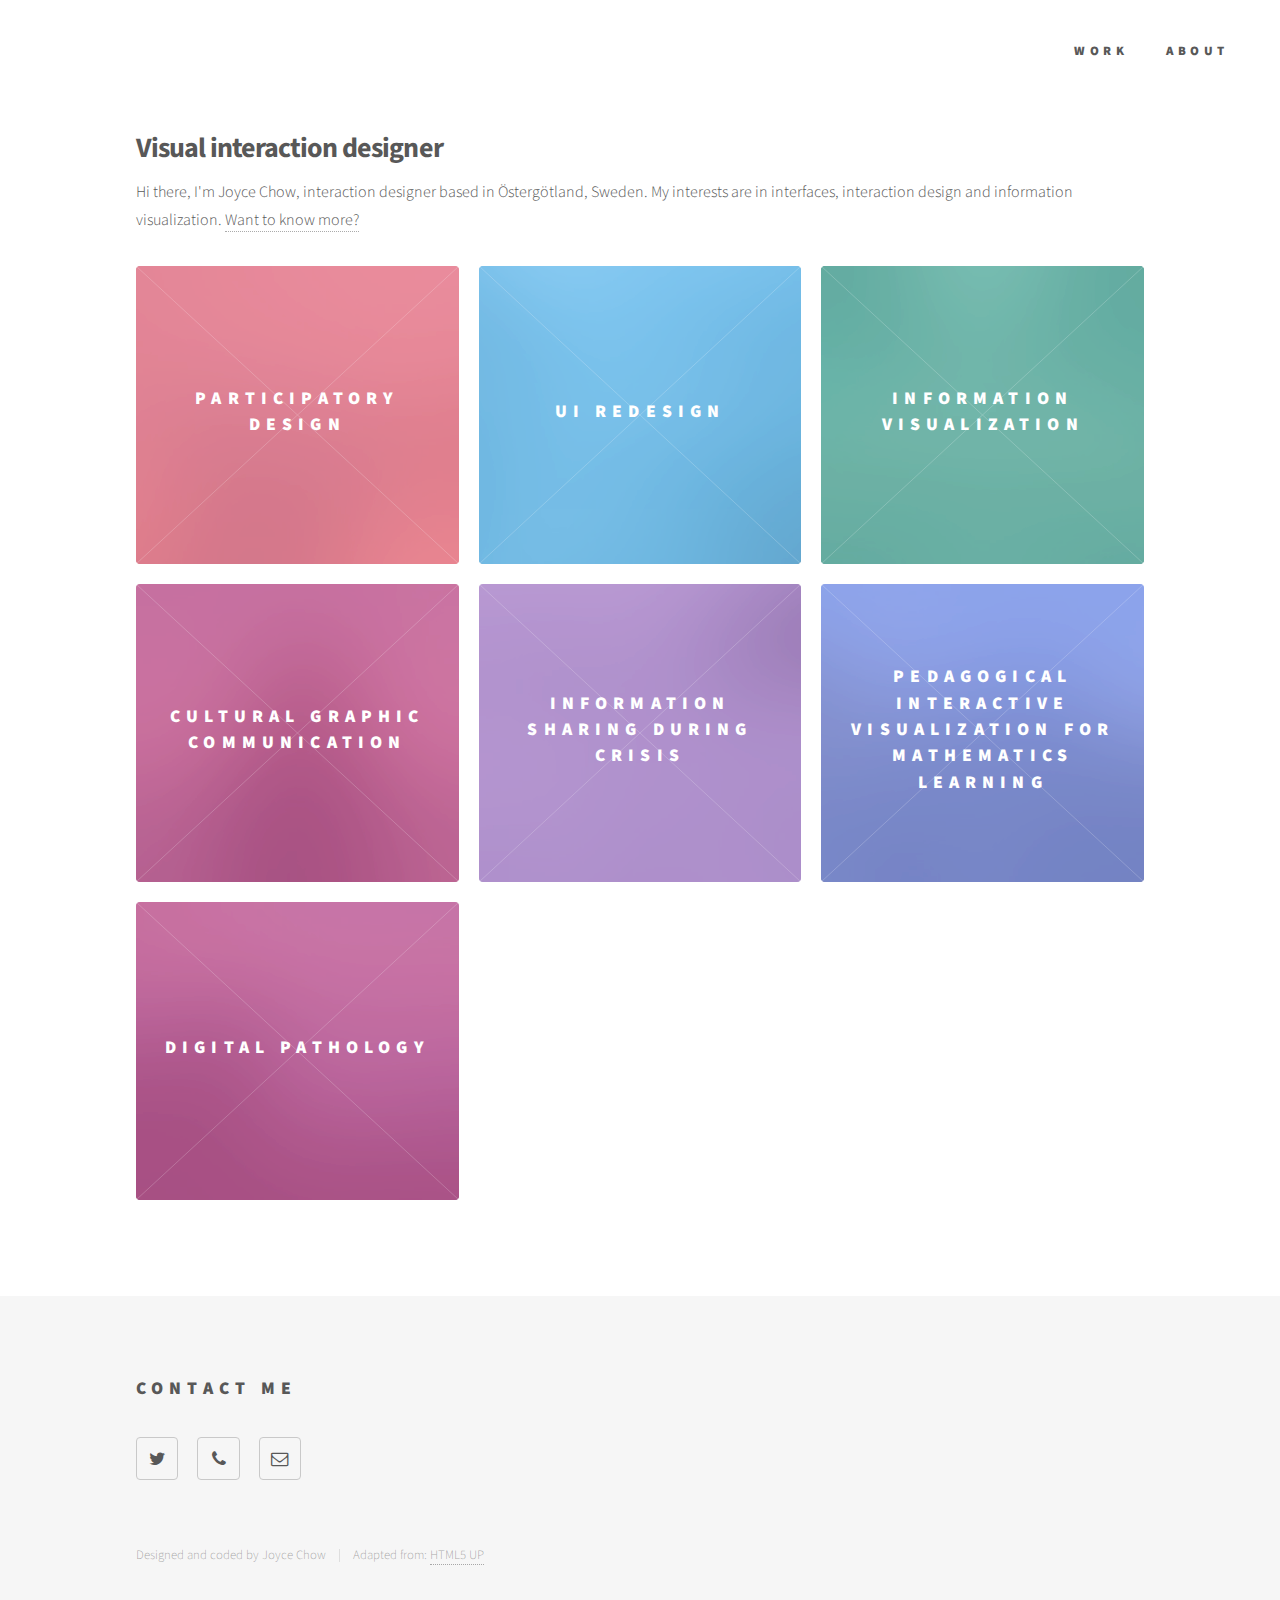
==== commit b15fab4a: "infoviz" ====
--- a/index.html
+++ b/index.html
@@ -19,41 +19,23 @@
 			<div id="wrapper">
 
 				<!-- Header -->
-					<header id="header">
+				<header id="header">
 						<div class="inner">
-
-							<!-- Logo -->
-								<a href="index.html" class="logo">
-									<span class="title">Joyce Chow</span>
-								</a>
-
-							<!-- Nav -->
-								<nav>
+							<nav>
 									<ul>
-										<li><a href="#menu">Menu</a></li>
+										<li><a href="index.html">Work</a></li>
+										<li><a href="about.html">About</a></li>
 									</ul>
-								</nav>
-
+							</nav>
 						</div>
 					</header>
-
-				<!-- Menu -->
-					<nav id="menu">
-						<h2>Menu</h2>
-						<ul>
-							<li><a href="index.html">Home</a></li>
-							<li><a href="generic.html">Ipsum veroeros</a></li>
-							<li><a href="generic.html">Tempus etiam</a></li>
-							<li><a href="generic.html">Consequat dolor</a></li>
-							<li><a href="elements.html">Elements</a></li>
-						</ul>
-					</nav>
 
 				<!-- Main -->
 					<div id="main">
 						<div class="inner">
 							<header>
 								<h1>Visual interaction designer</h1>
+								<p>Hi there, I'm Joyce Chow, interaction designer based in Östergötland, Sweden. My interests are in interfaces, interaction design and information visualization. <a href="about.html">Want to know more?</a></p>
 							</header>
 
 	<section class="tiles">
@@ -85,7 +67,7 @@
 	<span class="image">
 	<img src="images/pic03.jpg" alt="" />
 	</span>
-	<a href="generic.html">
+	<a href="infoviz.html">
 	<h2>Information Visualization</h2>
 	<div class="content">
 	<p>What does it mean?</p>
@@ -98,9 +80,9 @@
 	<img src="images/pic04.jpg" alt="" />
 	</span>
 	<a href="generic.html">
-	<h2>Graphic communication</h2>
+	<h2>Cultural Graphic Communication</h2>
 	<div class="content">
-	<p>Summer course at University of Arts in London</p>
+	<p>Exploration of culture through graphic design</p>
 	</div>
 	</a>
 	</article>
@@ -110,9 +92,9 @@
 	<img src="images/pic05.jpg" alt="" />
 	</span>
 	<a href="generic.html">
-	<h2>Crisis visualization</h2>
+	<h2>Information sharing during crisis</h2>
 	<div class="content">
-	<p>Summer course at University of Arts in London</p>
+	<p>Visualization of information reporting during a crisis</p>
 	</div>
 	</a>
 	</article>
@@ -161,7 +143,7 @@
 								</ul>
 							</section>
 							<ul class="copyright">
-								<li>&copy; Joyce Chow. All rights reserved</li><li>Design adapted from: <a href="http://html5up.net">HTML5 UP</a></li>
+								<li>Designed and coded by Joyce Chow</li><li>Adapted from: <a href="http://html5up.net">HTML5 UP</a></li>
 							</ul>
 						</div>
 					</footer>
--- a/assets/css/main.css
+++ b/assets/css/main.css
@@ -1691,7 +1691,7 @@
 	}
 
 	h1 {
-		font-size: 2.75em;
+		font-size: 1.75em;
 		font-weight: 700;
 		line-height: 1.3;
 		margin: 0 0 1em 0;
@@ -2861,11 +2861,12 @@
 			border-bottom: 0;
 			color: inherit;
 			font-weight: 900;
-			letter-spacing: 0.35em;
+			letter-spacing: 0.25em;
 			margin: 0 0 2.5em 0;
 			text-decoration: none;
 			text-transform: uppercase;
 			display: inline-block;
+
 		}
 
 			#header .logo > * {
@@ -2884,10 +2885,11 @@
 				}
 
 		#header nav {
-			position: fixed;
+			position: absolute;
 			right: 2em;
 			top: 2em;
 			z-index: 10000;
+			background-color: #fff;
 		}
 
 			#header nav ul {
@@ -3353,4 +3355,8 @@
 				padding: 0 1.25em;
 			}
 
-		}+		}
+/* Processing canvas style */	
+#mysketch {
+		padding: 0 0 2em 0;
+}
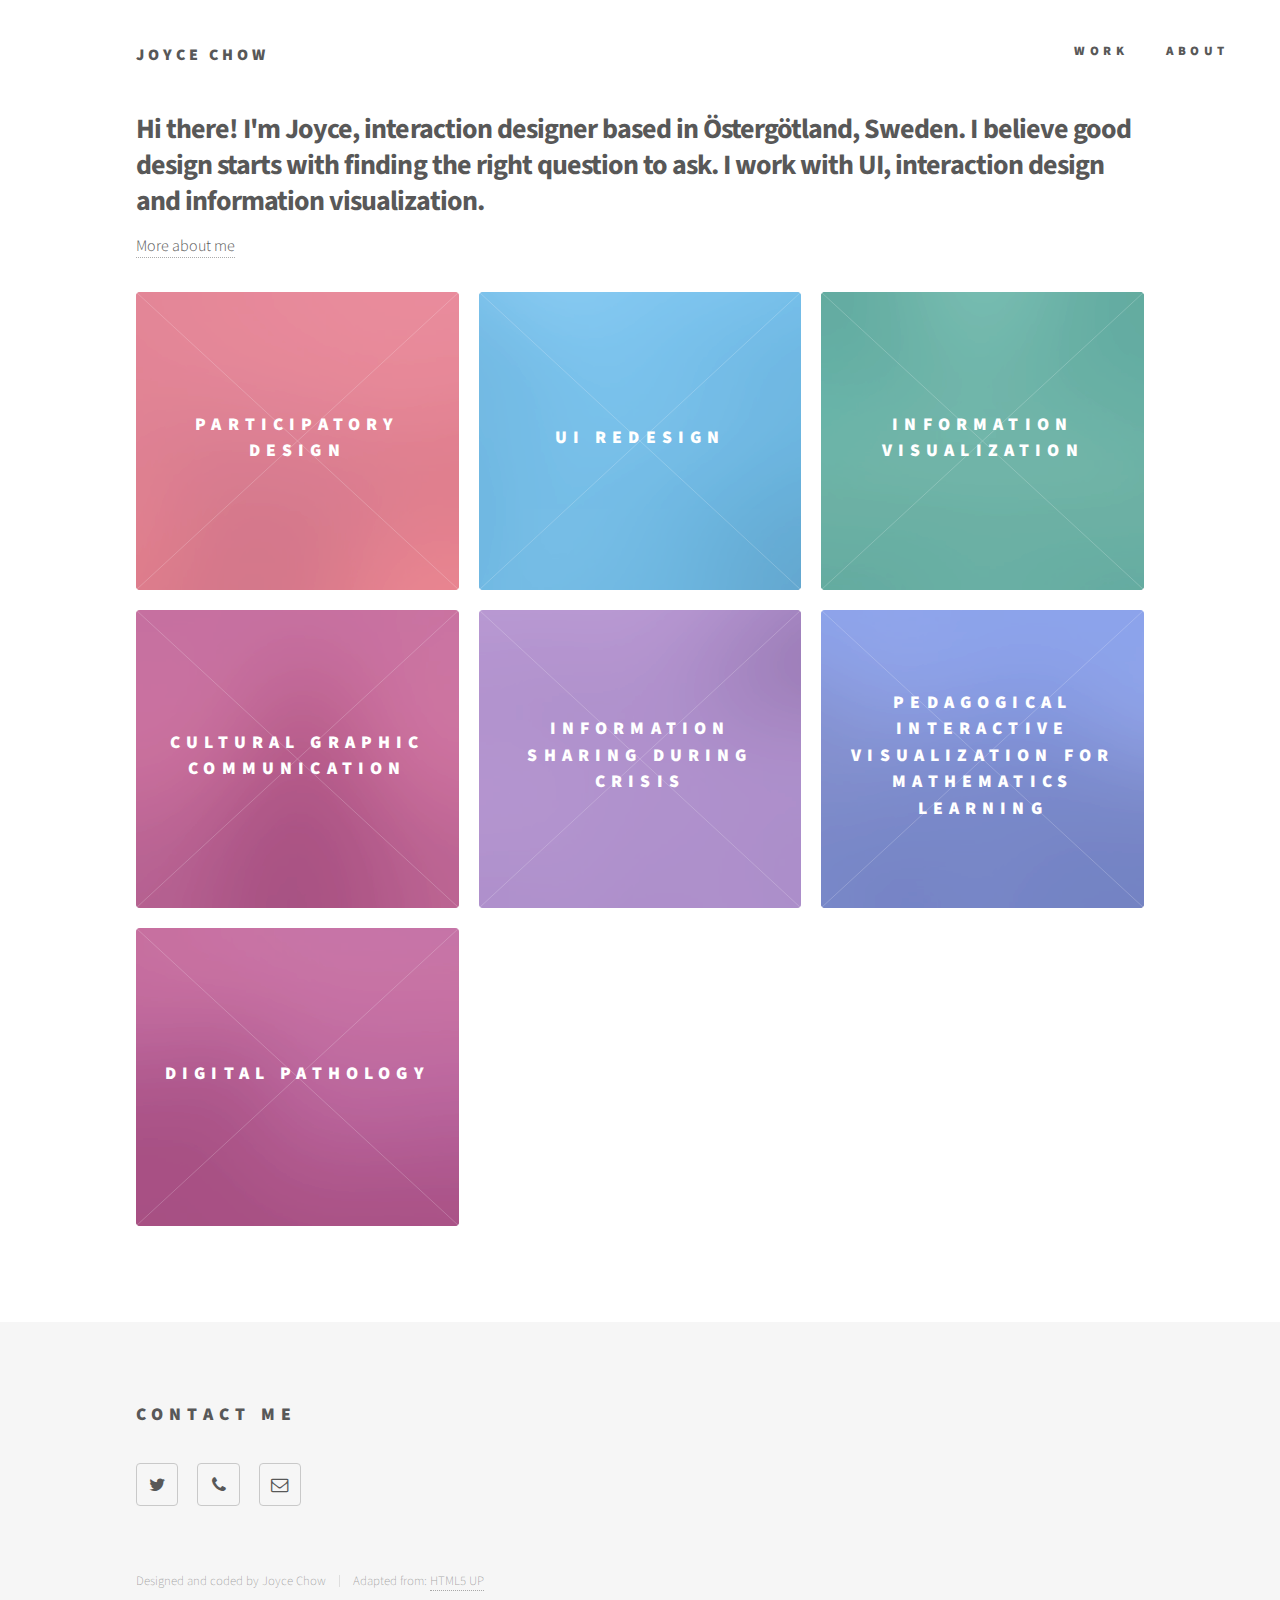
==== commit fe166911: "sma" ====
--- a/index.html
+++ b/index.html
@@ -21,6 +21,13 @@
 				<!-- Header -->
 				<header id="header">
 						<div class="inner">
+
+
+							<!-- Logo -->
+								<a href="index.html" class="logo">
+									<span>JOYCE CHOW</span>
+								</a>
+
 							<nav>
 									<ul>
 										<li><a href="index.html">Work</a></li>
@@ -34,8 +41,8 @@
 					<div id="main">
 						<div class="inner">
 							<header>
-								<h1>Visual interaction designer</h1>
-								<p>Hi there, I'm Joyce Chow, interaction designer based in Östergötland, Sweden. My interests are in interfaces, interaction design and information visualization. <a href="about.html">Want to know more?</a></p>
+								<h1>Hi there! I'm Joyce, interaction designer based in Östergötland, Sweden. I believe good design starts with finding the right question to ask. I work with UI, interaction design and information visualization.</h1>
+								<p>  <a href="about.html">More about me</a></p>
 							</header>
 
 	<section class="tiles">
@@ -139,7 +146,9 @@
 
 									<li><a href="#" class="icon style2 fa-phone"><span class="label">Phone</span></a></li>
 									
-									<li><a href="#" class="icon style2 fa-envelope-o"><span class="label">Email</span></a></li>
+									<li><a href="mailto:jachow1@gmail.com?Subject=Website" class="icon style2 fa-envelope-o"><span class="label">Email</span></a>
+
+									</li>
 								</ul>
 							</section>
 							<ul class="copyright">
--- a/assets/css/main.css
+++ b/assets/css/main.css
@@ -2852,8 +2852,9 @@
 
 /* Header */
 
+
 	#header {
-		padding: 8em 0 0.1em 0 ;
+		padding: 2.5em 0 0.1em 0 ;
 	}
 
 		#header .logo {
@@ -2872,7 +2873,7 @@
 			#header .logo > * {
 				display: inline-block;
 				vertical-align: middle;
-			}
+			} 
 
 			#header .logo .symbol {
 				margin-right: 0.65em;
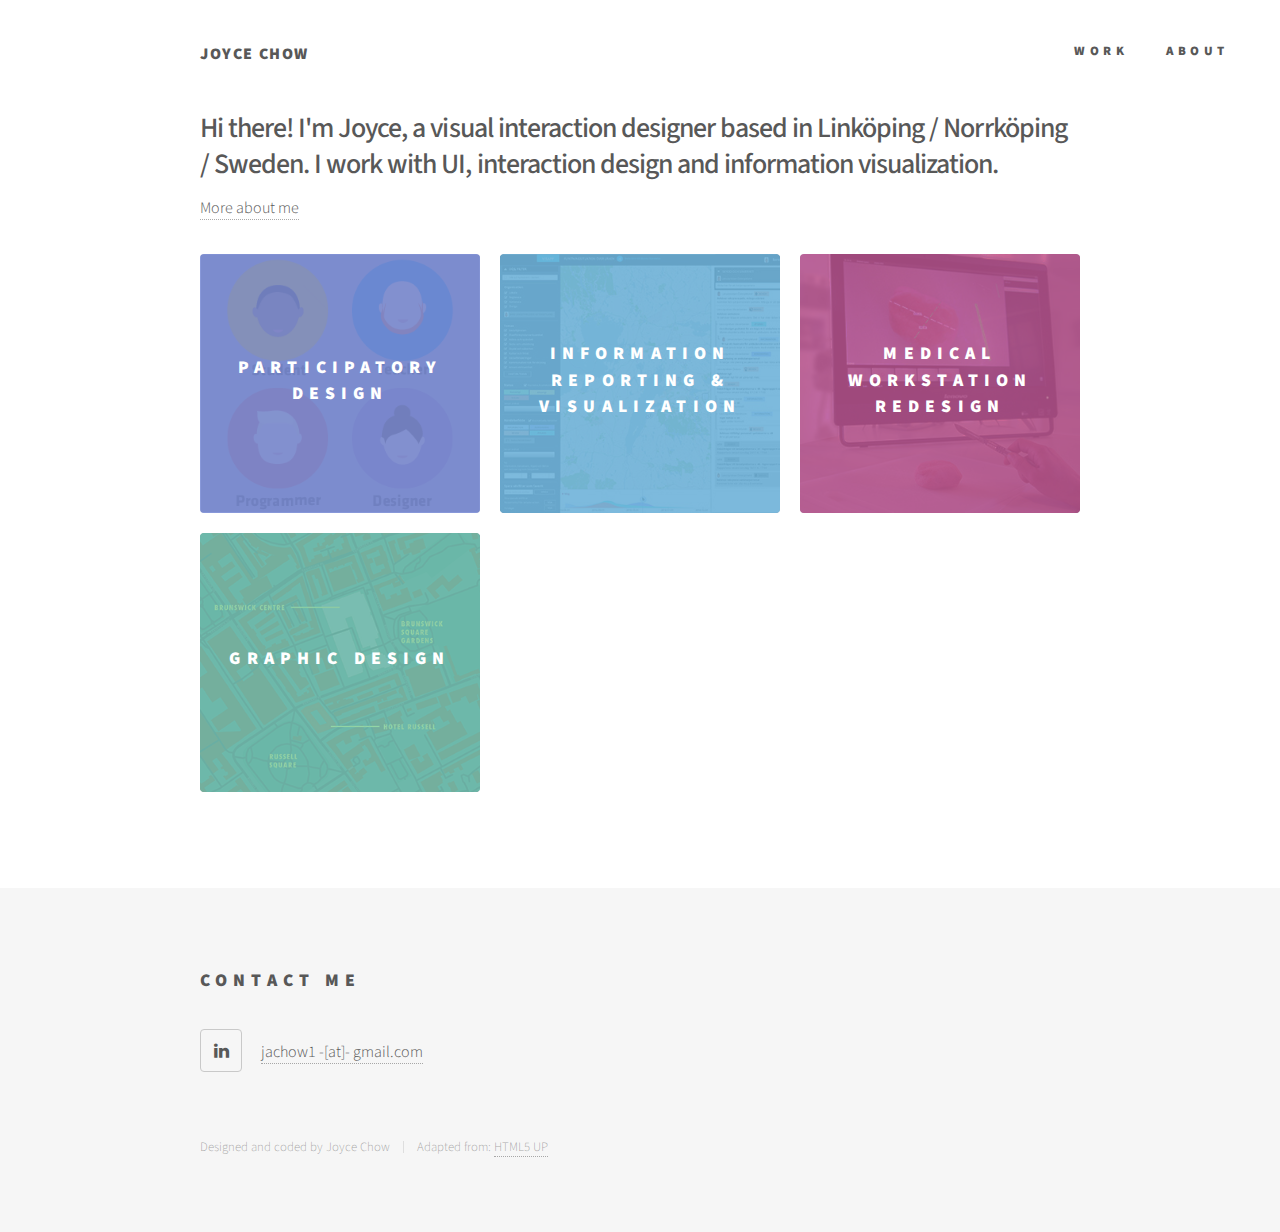
==== commit 694c245b: "new" ====
--- a/index.html
+++ b/index.html
@@ -13,7 +13,17 @@
 		<link rel="stylesheet" href="assets/css/main.css" />
 		<!--[if lte IE 9]><link rel="stylesheet" href="assets/css/ie9.css" /><![endif]-->
 		<!--[if lte IE 8]><link rel="stylesheet" href="assets/css/ie8.css" /><![endif]-->
+
+		<script>
+ 			(function(i,s,o,g,r,a,m){i['GoogleAnalyticsObject']=r;i[r]=i[r]||function(){
+  			(i[r].q=i[r].q||[]).push(arguments)},i[r].l=1*new Date();a=s.createElement(o),
+  			m=s.getElementsByTagName(o)[0];a.async=1;a.src=g;m.parentNode.insertBefore(a,m)
+  			})(window,document,'script','https://www.google-analytics.com/analytics.js','ga');
+			ga('create', 'UA-45411948-2', 'auto');
+  			ga('send', 'pageview');
+		</script>
 	</head>
+	
 	<body>
 		<!-- Wrapper -->
 			<div id="wrapper">
@@ -41,16 +51,16 @@
 					<div id="main">
 						<div class="inner">
 							<header>
-								<h1>Hi there! I'm Joyce, interaction designer based in Östergötland, Sweden. I believe good design starts with finding the right question to ask. I work with UI, interaction design and information visualization.</h1>
+								<h1>Hi there! I'm Joyce, a visual interaction designer based in Linköping / Norrköping / Sweden. I work with UI, interaction design and information visualization. </h1>
 								<p>  <a href="about.html">More about me</a></p>
 							</header>
 
 	<section class="tiles">
-	<article class="style1">
+	<article class="style6">
 	<span class="image">
-	<img src="images/pic01.jpg" alt="" />
+	<img src="images/pdcthumb.png" alt="" />
 	</span>
-	<a href="generic.html">
+	<a href="pdc.html">
 	<h2>Participatory design</h2>
 	<div class="content">
 	<p>August 2016 interactive exhibition at the Participatory Design Conference in Aarhus Denmark</p>
@@ -60,76 +70,43 @@
 
 	<article class="style2">
 	<span class="image">
-	<img src="images/pic02.jpg" alt="" />
+	<img src="images/visappthumb.jpg" alt="" />
 	</span>
-	<a href="generic.html">
-	<h2>UI Redesign</h2>
+	<a href="crisis.html">
+	<h2>Information reporting &amp; visualization</h2>
 	<div class="content">
-	<p>Redesign of UI</p>
-	</div>
-	</a>
-	</article>
-
-	<article class="style3">
-	<span class="image">
-	<img src="images/pic03.jpg" alt="" />
-	</span>
-	<a href="infoviz.html">
-	<h2>Information Visualization</h2>
-	<div class="content">
-	<p>What does it mean?</p>
+	<p>Sharing and visualizating information reported during a crisis</p>
 	</div>
 	</a>
 	</article>
 
 	<article class="style4">
 	<span class="image">
-	<img src="images/pic04.jpg" alt="" />
+			<!--img src="images/pic12.jpg" alt="" / -->
+	<img src="images/digipatsq1.jpg" alt="" />
 	</span>
-	<a href="generic.html">
-	<h2>Cultural Graphic Communication</h2>
+	<a href="digipat.html">
+	<h2>Medical workstation redesign</h2>
 	<div class="content">
-	<p>Exploration of culture through graphic design</p>
+	<p>Creating a future vision of digitalization for pathologists</p>
 	</div>
 	</a>
-	</article>
+	</article>	
 
-	<article class="style5">
+	<article class="style3">
 	<span class="image">
-	<img src="images/pic05.jpg" alt="" />
+	<img src="images/brunswickthumb1.png" alt="" />
 	</span>
-	<a href="generic.html">
-	<h2>Information sharing during crisis</h2>
+	<a href="brunswick.html">
+	<h2>Graphic Design</h2>
 	<div class="content">
-	<p>Visualization of information reporting during a crisis</p>
-	</div>
-	</a>
-	</article>
-
-	<article class="style6">
-	<span class="image">
-	<img src="images/pic06.jpg" alt="" />
-	</span>
-	<a href="generic.html">
-	<h2>Pedagogical Interactive Visualization for Mathematics Learning</h2>
-	<div class="content">
-	<p>Vinnova project</p>
+	<p>A visual guide about the Brunswick Centre, London</p>
 	</div>
 	</a>
 	</article>
 
 
-	<article class="style4">
-	<span class="image">
-	<img src="images/pic12.jpg" alt="" />
-	</span>
-	<a href="generic.html">
-	<h2>Digital Pathology</h2>
-	<div class="content">
-	<p>Sed nisl arcu euismod sit amet nisi lorem etiam dolor veroeros et feugiat.</p>
-	</div>
-	</a>
-	</article>							
+						
 								
 	</section>
 	</div>
@@ -142,12 +119,10 @@
 							<section>
 								<h2>Contact me</h2>
 								<ul class="icons">
-									<li><a href="#" class="icon style2 fa-twitter"><span class="label">Twitter</span></a></li>
-
-									<li><a href="#" class="icon style2 fa-phone"><span class="label">Phone</span></a></li>
+									<li><a href="https://se.linkedin.com/in/joycechowdesign" class="icon style2 fa-linkedin"><span class="label">LinkedIn</span></a></li>
 									
-									<li><a href="mailto:jachow1@gmail.com?Subject=Website" class="icon style2 fa-envelope-o"><span class="label">Email</span></a>
-
+									<li><a href="mailto:jachow1 [-at-] gmail.com?Subject=Interaction%20design%20portfolio" target="_top">
+jachow1 -[at]- gmail.com</a>
 									</li>
 								</ul>
 							</section>
--- a/assets/css/main.css
+++ b/assets/css/main.css
@@ -1692,7 +1692,7 @@
 
 	h1 {
 		font-size: 1.75em;
-		font-weight: 700;
+		font-weight: 500;
 		line-height: 1.3;
 		margin: 0 0 1em 0;
 		letter-spacing: -0.035em;
@@ -1718,6 +1718,7 @@
 			}
 
 		}
+
 
 	h2, h3, h4, h5, h6 {
 		font-weight: 900;
@@ -2662,7 +2663,7 @@
 					background-position: center;
 					background-repeat: no-repeat;
 					background-size: 100% 100%;
-					opacity: 0.25;
+					opacity: 0;  /*0.25*/ 
 					z-index: 2;
 				}
 
@@ -2766,7 +2767,7 @@
 				}
 
 				body:not(.is-touch) .tiles article:hover > .image:after {
-					opacity: 0;
+					opacity: 0; 
 				}
 
 			body:not(.is-touch) .tiles article:hover .content {
@@ -2862,14 +2863,14 @@
 			border-bottom: 0;
 			color: inherit;
 			font-weight: 900;
-			letter-spacing: 0.25em;
+			letter-spacing: 0.1em;
 			margin: 0 0 2.5em 0;
 			text-decoration: none;
 			text-transform: uppercase;
 			display: inline-block;
 
 		}
-
+h3
 			#header .logo > * {
 				display: inline-block;
 				vertical-align: middle;
@@ -3345,7 +3346,7 @@
 
 	#wrapper > * > .inner {
 		width: 100%;
-		max-width: 68em;
+		max-width: 60em;
 		margin: 0 auto;
 		padding: 0 2.5em;
 	}
@@ -3361,3 +3362,11 @@
 #mysketch {
 		padding: 0 0 2em 0;
 }
+
+h3 {
+		font-weight: 500;
+		line-height: 1;
+		margin: 3em 0 1em 0;
+
+		letter-spacing: 0.05em;
+}
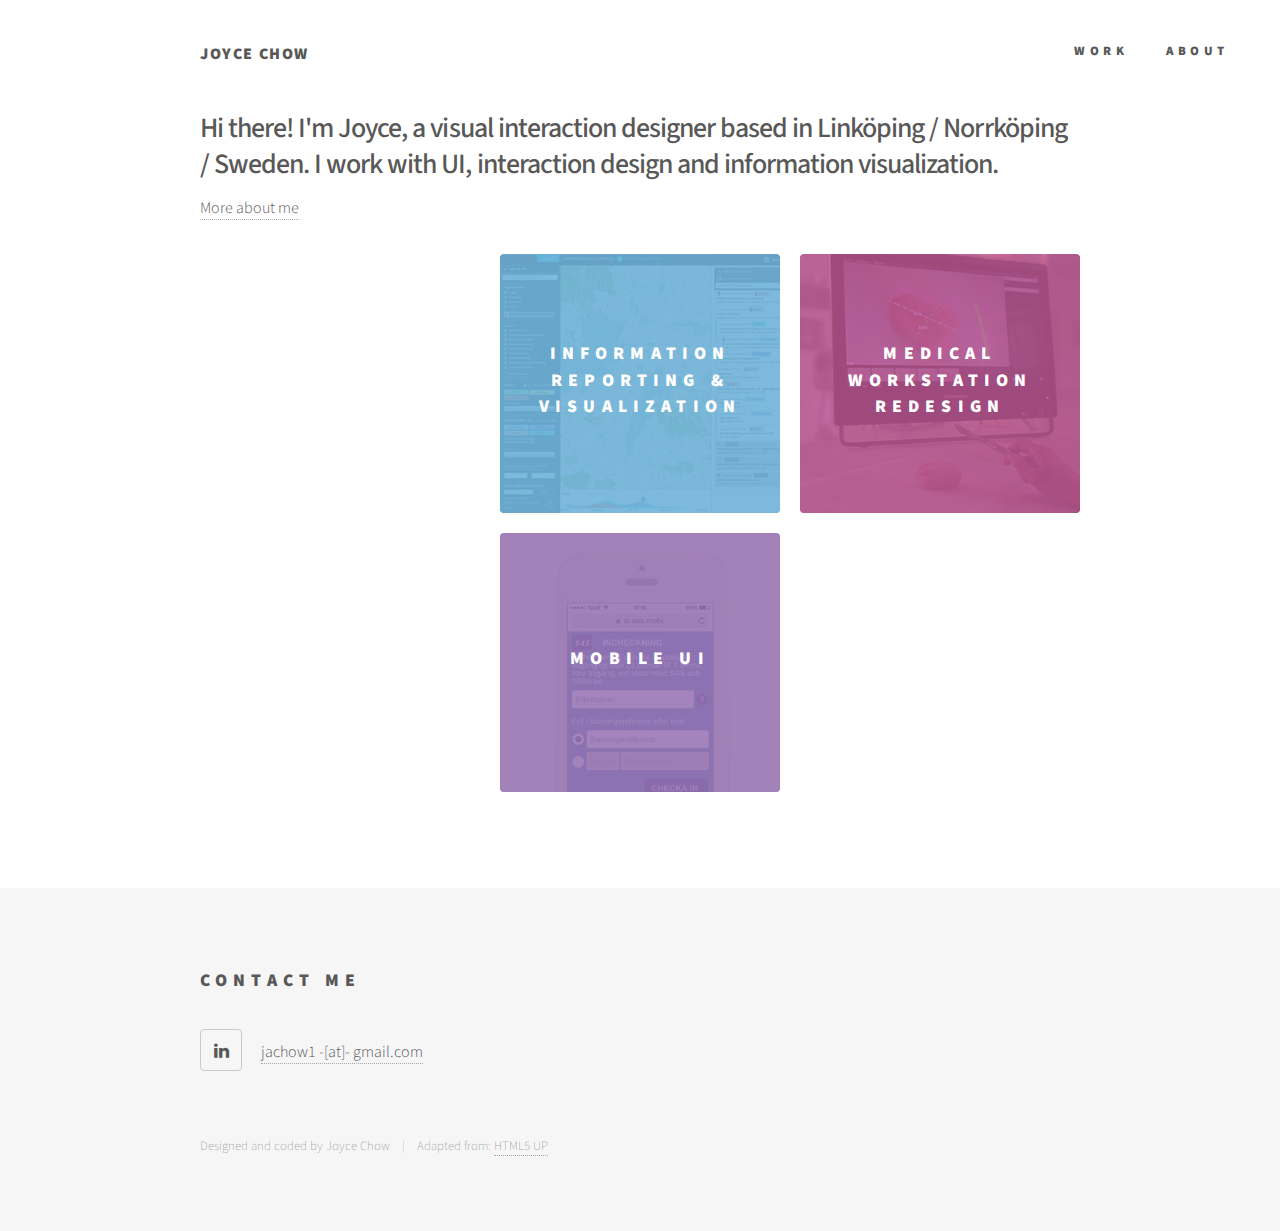
==== commit 15070c7c: "sas" ====
--- a/index.html
+++ b/index.html
@@ -58,7 +58,7 @@
 	<section class="tiles">
 	<article class="style6">
 	<span class="image">
-	<img src="images/pdcthumb.png" alt="" />
+	<img src="images/pdcthumb.jpg" alt="" />
 	</span>
 	<a href="pdc.html">
 	<h2>Participatory design</h2>
@@ -95,7 +95,7 @@
 
 	<article class="style3">
 	<span class="image">
-	<img src="images/brunswickthumb1.png" alt="" />
+	<img src="images/brunswickthumb1.jpg" alt="" />
 	</span>
 	<a href="brunswick.html">
 	<h2>Graphic Design</h2>
@@ -105,6 +105,17 @@
 	</a>
 	</article>
 
+	<article class="style5">
+	<span class="image">
+	<img src="images/sasthumb.jpg" alt="" />
+	</span>
+	<a href="sas.html">
+	<h2>Mobile UI</h2>
+	<div class="content">
+	<p>Prototyping the check-in process on mobile</p>
+	</div>
+	</a>
+	</article>
 
 						
 								
